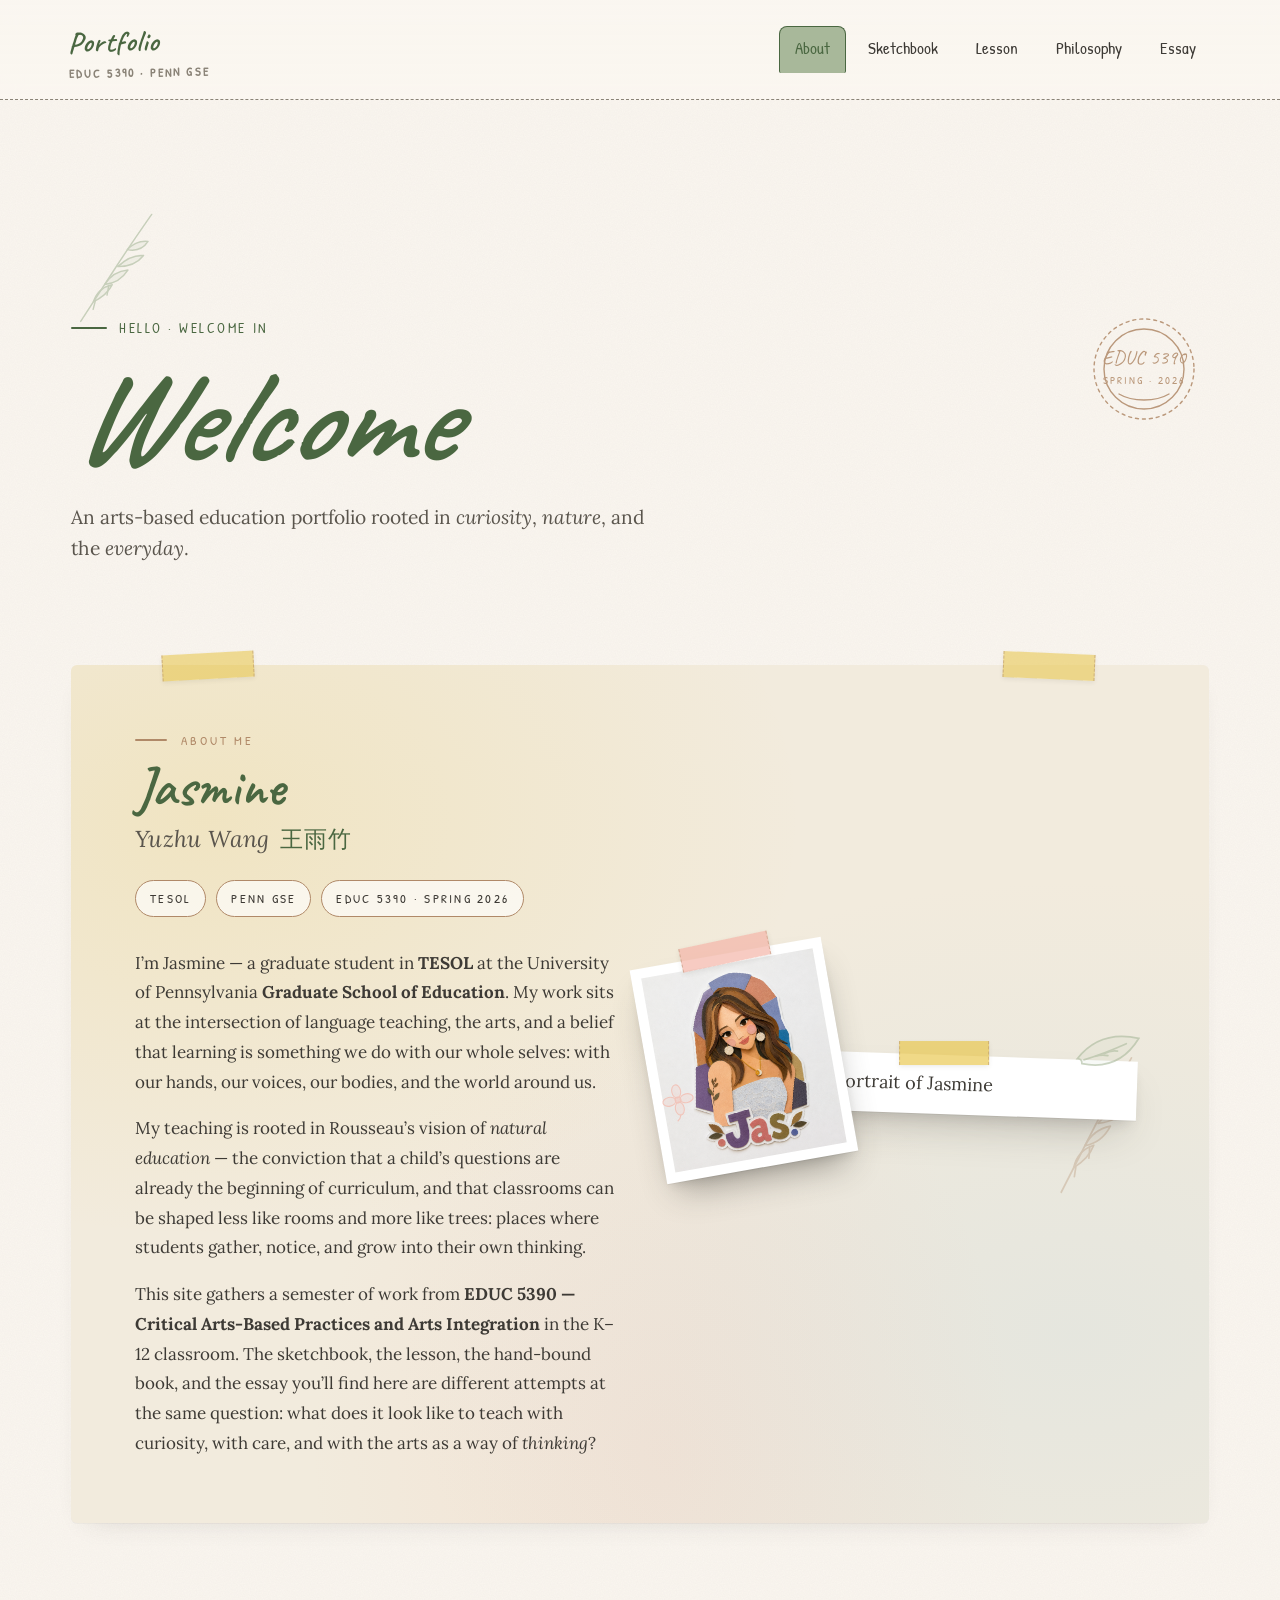
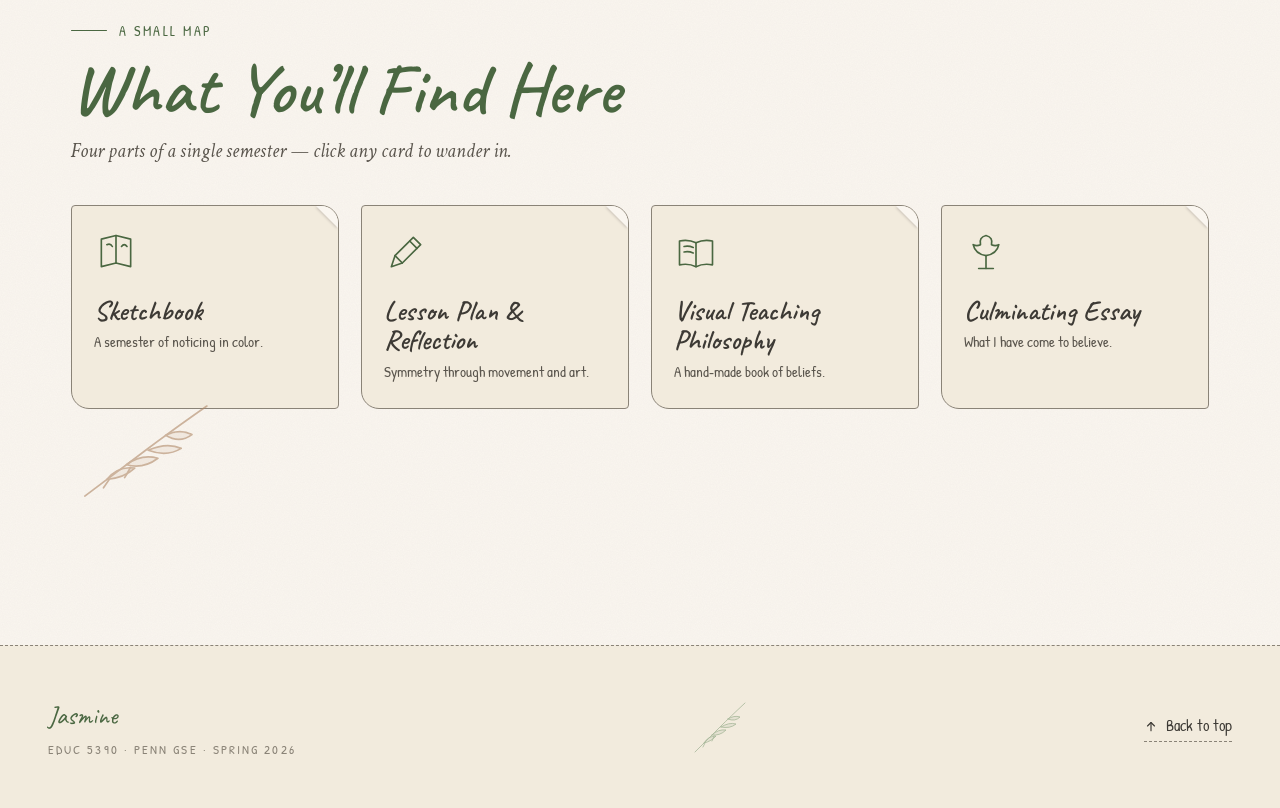
==== index.html @ d6d7d1ad "Initial commit: EDUC 5390 Portfolio site 5-page hand-drawn portfolio for Penn GSE EDUC 5390 (Critica" ====
<!doctype html>
<html lang="en">
<head>
<meta charset="utf-8">
<meta name="viewport" content="width=device-width,initial-scale=1">
<title>About — EDUC 5390 Portfolio</title>
<link rel="preconnect" href="https://fonts.googleapis.com">
<link rel="preconnect" href="https://fonts.gstatic.com" crossorigin>
<link href="https://fonts.googleapis.com/css2?family=Caveat:wght@400;500;600;700&family=Kalam:wght@300;400;700&family=Patrick+Hand&family=Lora:ital,wght@0,400;0,500;0,600;1,400;1,500&family=Crimson+Text:ital,wght@0,400;0,600;1,400&display=swap" rel="stylesheet">
<style>
/* ═══════════════════════════════════════════════════════════════
   Sketchbook Portfolio · EDUC 5390
   ═══════════════════════════════════════════════════════════════ */

:root {
  --sage:    #A8B89A;
  --brown:   #B08968;
  --sun:     #E8C547;
  --sky:     #B8D4E3;
  --pink:    #F4B6A8;
  --forest:  #4A6741;
  --cream:   #FAF6F0;
  --cream-2: #F2EBDD;
  --cream-3: #EAE0CC;
  --ink:     #3D3A35;
  --ink-2:   #5A554D;
  --ink-3:   #8A8377;

  --hand-display: "Caveat", "Kalam", cursive;
  --hand:         "Patrick Hand", "Kalam", cursive;
  --serif:        "Lora", "Crimson Text", Georgia, serif;
  --serif-alt:    "Crimson Text", "Lora", Georgia, serif;

  --paper-grain: url("data:image/svg+xml;utf8,<svg xmlns='http://www.w3.org/2000/svg' width='240' height='240'><filter id='n'><feTurbulence type='fractalNoise' baseFrequency='0.85' numOctaves='2' stitchTiles='stitch' seed='3'/><feColorMatrix values='0 0 0 0 0.36  0 0 0 0 0.30  0 0 0 0 0.22  0 0 0 0.06 0'/></filter><rect width='100%25' height='100%25' filter='url(%23n)'/></svg>");

  --maxw: 1240px;
}

* { box-sizing: border-box; }

html { scroll-behavior: smooth; scroll-padding-top: 110px; }

body {
  margin: 0;
  background: var(--cream);
  background-image: var(--paper-grain);
  color: var(--ink);
  font-family: var(--serif);
  font-size: 18px;
  line-height: 1.7;
  -webkit-font-smoothing: antialiased;
  text-rendering: optimizeLegibility;
}

img { max-width: 100%; display: block; }

::selection { background: var(--sun); color: var(--ink); }

/* ═══ NAV — paper tabs ═══ */
.nav {
  position: sticky;
  top: 0;
  z-index: 100;
  background:
    linear-gradient(to bottom, rgba(250,246,240,.96), rgba(250,246,240,.92));
  backdrop-filter: blur(10px);
  border-bottom: 1px dashed var(--ink-3);
}
.nav__inner {
  max-width: var(--maxw);
  margin: 0 auto;
  padding: 16px clamp(20px, 4vw, 48px);
  display: flex;
  align-items: center;
  justify-content: space-between;
  gap: 24px;
}
.nav__brand {
  font-family: var(--hand-display);
  font-size: 30px;
  color: var(--forest);
  font-weight: 600;
  text-decoration: none;
  letter-spacing: 0.5px;
  transform: rotate(-1.5deg);
  display: inline-block;
}
.nav__brand small {
  display: block;
  font-family: var(--hand);
  font-size: 12px;
  letter-spacing: 0.18em;
  color: var(--ink-3);
  text-transform: uppercase;
  margin-top: -4px;
  transform: rotate(0.5deg);
}
.nav__list {
  list-style: none;
  display: flex;
  gap: 6px;
  margin: 0;
  padding: 0;
}
.nav__list a {
  display: inline-block;
  font-family: var(--hand);
  font-size: 17px;
  color: var(--ink);
  text-decoration: none;
  padding: 8px 16px 10px;
  position: relative;
  transition: transform .25s, color .25s;
}
.nav__list a::before {
  content: "";
  position: absolute;
  inset: 0;
  background: var(--cream-2);
  border: 1.5px solid var(--ink-3);
  border-bottom: none;
  border-radius: 8px 8px 2px 2px;
  z-index: -1;
  opacity: 0;
  transition: opacity .25s, transform .25s;
  transform: translateY(4px);
}
.nav__list a:hover { color: var(--forest); transform: translateY(-2px); }
.nav__list a:hover::before { opacity: 1; transform: translateY(0); }
.nav__list a.is-active { color: var(--forest); }
.nav__list a.is-active::before {
  opacity: 1;
  transform: translateY(0);
  background: var(--sage);
  border-color: var(--forest);
}

.nav__burger {
  display: none;
  background: transparent;
  border: 1.5px solid var(--ink);
  border-radius: 6px;
  padding: 8px 12px;
  cursor: pointer;
  font-family: var(--hand);
  font-size: 16px;
  color: var(--ink);
}

@media (max-width: 820px) {
  .nav__list {
    position: absolute;
    top: 100%;
    right: 16px;
    background: var(--cream);
    border: 1.5px solid var(--ink-3);
    border-radius: 12px;
    padding: 12px;
    flex-direction: column;
    gap: 0;
    box-shadow: 0 12px 32px -10px rgba(61,58,53,.25);
    transform: translateY(-8px);
    opacity: 0;
    pointer-events: none;
    transition: opacity .2s, transform .2s;
  }
  .nav__list.is-open { opacity: 1; transform: translateY(0); pointer-events: auto; }
  .nav__list a::before { display: none; }
  .nav__list a {
    display: block;
    padding: 10px 18px;
    border-radius: 8px;
  }
  .nav__list a:hover { background: var(--cream-2); }
  .nav__list a.is-active { background: var(--sage); color: var(--ink); }
  .nav__burger { display: inline-block; }
}

/* ═══ Section frames ═══ */
.section {
  max-width: var(--maxw);
  margin: 0 auto;
  padding: clamp(48px, 8vw, 96px) clamp(20px, 4vw, 56px);
  position: relative;
}

.section + .section {
  border-top: 1px dashed var(--ink-3);
}

/* Hand-drawn divider line — wavy SVG */
.divider {
  display: block;
  margin: 56px auto;
  width: min(420px, 80%);
  height: 24px;
  opacity: 0.55;
}

/* ═══ Hero & headings ═══ */
.eyebrow {
  font-family: var(--hand);
  font-size: 14px;
  letter-spacing: 0.18em;
  color: var(--forest);
  text-transform: uppercase;
  margin: 0 0 12px;
  display: flex;
  align-items: center;
  gap: 12px;
}
.eyebrow::before {
  content: "";
  width: 36px;
  height: 1.5px;
  background: var(--forest);
  border-radius: 1px;
}

.hand-title {
  font-family: var(--hand-display);
  font-weight: 600;
  color: var(--ink);
  line-height: 1;
  letter-spacing: 0.5px;
  margin: 0;
}

.h-display {
  font-size: clamp(64px, 11vw, 132px);
  margin: 0 0 18px;
  text-wrap: balance;
}
.h-display .accent { color: var(--forest); font-style: italic; }

.h-section {
  font-family: var(--hand-display);
  font-size: clamp(44px, 6vw, 72px);
  font-weight: 600;
  color: var(--forest);
  margin: 0 0 8px;
  line-height: 1;
  letter-spacing: 0.5px;
}

.h-sub {
  font-family: var(--serif-alt);
  font-style: italic;
  font-size: clamp(18px, 1.6vw, 22px);
  color: var(--ink-2);
  margin: 0 0 32px;
  max-width: 60ch;
  text-wrap: pretty;
}

.lede {
  font-family: var(--serif);
  font-size: clamp(18px, 1.5vw, 21px);
  line-height: 1.65;
  color: var(--ink-2);
  max-width: 62ch;
  margin: 0 0 28px;
  text-wrap: pretty;
}

/* ═══ Hero spread ═══ */
.hero {
  display: grid;
  grid-template-columns: 1.2fr 1fr;
  gap: clamp(32px, 6vw, 88px);
  align-items: center;
  position: relative;
}
.hero__badge {
  position: absolute;
  top: -12px;
  right: 0;
  width: 130px;
  opacity: 0.85;
}
@media (max-width: 820px) {
  .hero { grid-template-columns: 1fr; }
  .hero__badge { display: none; }
}

/* ═══ About me block — warm welcome card ═══ */
.welcome {
  margin-top: 72px;
  background: var(--cream-2);
  background-image:
    radial-gradient(ellipse at 12% 18%, rgba(232,197,71,.18) 0%, transparent 42%),
    radial-gradient(ellipse at 88% 78%, rgba(184,212,227,.22) 0%, transparent 48%),
    radial-gradient(ellipse at 52% 92%, rgba(244,182,168,.16) 0%, transparent 42%);
  border-radius: 6px;
  padding: clamp(32px, 5vw, 64px);
  position: relative;
  box-shadow:
    0 1px 0 rgba(61,58,53,.04),
    0 12px 28px -18px rgba(61,58,53,.20);
}
.welcome::before, .welcome::after {
  content: "";
  position: absolute;
  width: 90px;
  height: 26px;
  background: rgba(232,197,71,.55);
  border-left: 1px dashed rgba(176,137,104,.5);
  border-right: 1px dashed rgba(176,137,104,.5);
  z-index: 2;
  box-shadow: 0 2px 4px rgba(61,58,53,.08);
}
.welcome::before { top: -12px; left: 8%; transform: rotate(-3deg); }
.welcome::after  { top: -12px; right: 10%; transform: rotate(2.5deg); }

.welcome h3 {
  font-family: var(--hand-display);
  font-size: clamp(38px, 4.5vw, 56px);
  font-weight: 600;
  color: var(--forest);
  margin: 0 0 18px;
  line-height: 1;
}
.welcome .placeholder {
  font-family: var(--hand);
  color: var(--ink-3);
  background: rgba(255,255,255,0.6);
  border: 1.5px dashed var(--brown);
  padding: 24px 28px;
  border-radius: 4px;
  font-size: 15px;
  letter-spacing: 0.04em;
  line-height: 1.7;
}
.welcome .placeholder strong {
  display: block;
  color: var(--forest);
  font-family: var(--hand-display);
  font-size: 22px;
  margin-bottom: 8px;
  letter-spacing: 0.5px;
}

/* ═══ Polaroid / taped photo ═══ */
.polaroid {
  background: #fff;
  padding: 14px 14px 56px;
  box-shadow:
    0 1px 0 rgba(61,58,53,.06),
    0 18px 32px -16px rgba(61,58,53,.30),
    0 6px 12px -6px rgba(61,58,53,.16);
  position: relative;
  display: inline-block;
  width: 100%;
  transition: transform .35s cubic-bezier(.2,.8,.2,1), box-shadow .35s;
}
.polaroid::before {
  /* tape strip */
  content: "";
  position: absolute;
  top: -14px;
  left: 50%;
  transform: translateX(-50%) rotate(-2deg);
  width: 88px;
  height: 24px;
  background: rgba(232,197,71,.65);
  border-left: 1px dashed rgba(176,137,104,.45);
  border-right: 1px dashed rgba(176,137,104,.45);
  z-index: 2;
  box-shadow: 0 2px 5px rgba(61,58,53,.10);
}
.polaroid--pink::before { background: rgba(244,182,168,.7); }
.polaroid--sky::before  { background: rgba(184,212,227,.78); }
.polaroid--sage::before { background: rgba(168,184,154,.72); }

.polaroid .frame {
  aspect-ratio: 4 / 3;
}
.polaroid--portrait .frame {
  aspect-ratio: 3 / 4;
  background: var(--cream-3);
  background-image:
    linear-gradient(135deg, rgba(61,58,53,.02) 0%, rgba(61,58,53,.06) 100%),
    var(--paper-grain);
  background-size: cover, 240px 240px;
  display: flex;
  align-items: center;
  justify-content: center;
  font-family: var(--hand);
  color: var(--ink-3);
  text-align: center;
  padding: 16px;
  font-size: 14px;
  letter-spacing: 0.06em;
  line-height: 1.5;
  border: 1px dashed rgba(176,137,104,.5);
  position: relative;
  overflow: hidden;
}
.polaroid .frame::after {
  /* corner mark */
  content: "";
  position: absolute;
  top: 8px;
  right: 8px;
  width: 18px;
  height: 18px;
  border-top: 1.5px solid rgba(176,137,104,.5);
  border-right: 1.5px solid rgba(176,137,104,.5);
}
.polaroid .frame img {
  width: 100%;
  height: 100%;
  object-fit: cover;
}
.polaroid .caption {
  position: absolute;
  left: 14px;
  right: 14px;
  bottom: 14px;
  font-family: var(--hand);
  font-size: 16px;
  color: var(--ink-2);
  text-align: center;
  letter-spacing: 0.02em;
  line-height: 1.3;
}

/* About — two photos */
.bio-photos {
  display: grid;
  grid-template-columns: 1fr 1fr;
  gap: clamp(24px, 4vw, 56px);
  margin-top: 72px;
  padding: 0 clamp(0px, 4vw, 40px);
}
.bio-photos .polaroid:nth-child(1) { transform: rotate(-2.5deg); }
.bio-photos .polaroid:nth-child(2) { transform: rotate(2deg) translateY(20px); }
.bio-photos .polaroid:hover { transform: rotate(0) translateY(-4px); }
@media (max-width: 600px) {
  .bio-photos { grid-template-columns: 1fr; }
}

/* Tight matted photo frame for About — no caption gutter, image fills the frame. */
.bio-photos .polaroid {
  padding: 14px;
  background: #fff;
}
.bio-photos .polaroid .caption { display: none; }
.bio-photos .polaroid .frame,
.bio-photos .polaroid .frame:has(img) {
  aspect-ratio: 4/5;
  background: var(--cream-3);
  border: none;
  padding: 0;
  display: block;
  overflow: hidden;
  position: relative;
}
.bio-photos .polaroid .frame::after { display: none; }
.bio-photos .polaroid .frame:has(img) img {
  width: 100%;
  height: 100%;
  object-fit: cover;
  display: block;
}

/* Welcome card — name, credentials, prose */
.welcome__eyebrow {
  font-family: var(--hand);
  font-size: 13px;
  letter-spacing: 0.22em;
  text-transform: uppercase;
  color: var(--brown);
  margin: 0 0 8px;
  display: flex;
  align-items: center;
  gap: 14px;
}
.welcome__eyebrow::before {
  content: "";
  width: 32px;
  height: 1.5px;
  background: var(--brown);
  border-radius: 1px;
  display: inline-block;
}
.welcome h3 { margin: 0 0 4px; }
.welcome__subtitle {
  font-family: var(--serif);
  font-style: italic;
  font-size: clamp(20px, 1.8vw, 24px);
  color: var(--ink-2);
  margin: 0 0 22px;
  letter-spacing: 0.01em;
}
.welcome__subtitle .ch {
  font-style: normal;
  letter-spacing: 0.06em;
  color: var(--forest);
  margin-left: 4px;
}
.welcome__creds {
  list-style: none;
  padding: 0;
  margin: 0 0 32px;
  display: flex;
  flex-wrap: wrap;
  gap: 10px;
}
.welcome__creds li {
  font-family: var(--hand);
  font-size: 12.5px;
  letter-spacing: 0.18em;
  text-transform: uppercase;
  color: var(--ink);
  padding: 7px 14px 6px;
  background: rgba(255,255,255,0.65);
  border: 1.5px solid var(--brown);
  border-radius: 999px;
  white-space: nowrap;
}
.welcome__prose p {
  font-family: var(--serif);
  font-size: 17px;
  line-height: 1.75;
  color: var(--ink);
  margin: 0 0 1em;
  max-width: 62ch;
  text-wrap: pretty;
}
.welcome__prose p:last-child { margin-bottom: 0; }

/* About — two-column composition: text left, layered photos right */
.welcome {
  display: grid;
  grid-template-columns: minmax(0, 1.05fr) minmax(0, 1fr);
  gap: clamp(36px, 5vw, 80px);
  align-items: center;
}
.welcome__text { min-width: 0; }
.welcome__photos {
  position: relative;
  padding: 28px 8px 48px 64px;
  min-width: 0;
}
.welcome__photos .polaroid { margin: 0; }

.bio-photo--main {
  padding: 14px;
  position: relative;
  z-index: 1;
  width: 100%;
  transform: rotate(2deg);
  box-shadow:
    0 1px 0 rgba(61,58,53,.06),
    0 22px 42px -16px rgba(61,58,53,.34),
    0 8px 14px -6px rgba(61,58,53,.18);
}
.bio-photo--main .frame,
.bio-photo--main .frame:has(img) {
  aspect-ratio: 4/5;
  overflow: hidden;
  background: var(--cream-3);
  border: none;
  padding: 0;
  display: block;
}
.bio-photo--main .frame:has(img) img {
  width: 100%;
  height: 100%;
  object-fit: cover;
}

.bio-photo--accent {
  padding: 10px;
  position: absolute;
  left: -8%;
  bottom: -6%;
  width: 42%;
  z-index: 3;
  transform: rotate(-10deg);
  box-shadow:
    0 1px 0 rgba(61,58,53,.06),
    0 20px 34px -12px rgba(61,58,53,.46),
    0 6px 12px -6px rgba(61,58,53,.20);
}
.bio-photo--accent .frame,
.bio-photo--accent .frame:has(img) {
  aspect-ratio: 4/5;
  overflow: hidden;
  background: var(--cream-3);
  border: none;
  padding: 0;
  display: block;
}
.bio-photo--accent .frame:has(img) img {
  width: 100%;
  height: 100%;
  object-fit: cover;
}

.welcome__photos .polaroid:hover {
  transform: translateY(-4px) rotate(0) !important;
  z-index: 5;
}

/* Floating botanicals around the photo composition */
.photo-deco {
  position: absolute;
  pointer-events: none;
}
.photo-deco--leaf {
  top: -10px;
  right: 4px;
  width: 64px;
  height: 64px;
  color: var(--sage);
  transform: rotate(28deg);
  opacity: 0.6;
  z-index: 4;
}
.photo-deco--branch {
  bottom: -28px;
  right: -16px;
  width: 130px;
  height: 130px;
  color: var(--brown);
  transform: rotate(-18deg);
  opacity: 0.32;
  z-index: 0;
}
.photo-deco--flower {
  top: 38%;
  left: -28px;
  width: 44px;
  height: 44px;
  color: var(--pink);
  transform: rotate(-12deg);
  opacity: 0.7;
  z-index: 4;
}

@media (max-width: 820px) {
  .welcome { grid-template-columns: 1fr; }
  .welcome__photos {
    padding: 16px 8px 44px 24px;
    margin-top: 24px;
  }
  .bio-photo--main { transform: rotate(1deg); }
  .bio-photo--accent {
    width: 38%;
    left: 0;
    bottom: -8%;
  }
  .photo-deco--branch { width: 100px; height: 100px; }
}

/* ═══ "What you'll find here" cards ═══ */
.guide {
  margin-top: 96px;
}
.guide__grid {
  margin-top: 36px;
  display: grid;
  grid-template-columns: repeat(4, 1fr);
  gap: 22px;
}
@media (max-width: 900px) { .guide__grid { grid-template-columns: 1fr 1fr; } }
@media (max-width: 520px) { .guide__grid { grid-template-columns: 1fr; } }

.guide-card {
  background: var(--cream-2);
  border: 1.5px solid var(--ink-3);
  border-radius: 4px 18px 4px 18px;
  padding: 24px 22px 26px;
  text-decoration: none;
  color: inherit;
  display: block;
  position: relative;
  transition: transform .3s cubic-bezier(.2,.8,.2,1), box-shadow .3s, background .3s;
  overflow: hidden;
}
.guide-card::after {
  /* peeling corner */
  content: "";
  position: absolute;
  top: 0;
  right: 0;
  width: 0;
  height: 0;
  border-style: solid;
  border-width: 0 22px 22px 0;
  border-color: transparent var(--cream) transparent transparent;
  filter: drop-shadow(-1px 1px 1px rgba(61,58,53,.18));
  transition: border-width .3s;
}
.guide-card:hover {
  transform: translateY(-6px) rotate(-0.6deg);
  box-shadow: 0 16px 30px -16px rgba(61,58,53,.32);
  background: #fff;
}
.guide-card:hover::after {
  border-width: 0 30px 30px 0;
}
.guide-card .icon {
  width: 44px;
  height: 44px;
  margin-bottom: 12px;
  color: var(--forest);
}
.guide-card h4 {
  font-family: var(--hand-display);
  font-size: 28px;
  font-weight: 600;
  color: var(--ink);
  margin: 0 0 6px;
  line-height: 1.05;
}
.guide-card p {
  font-family: var(--hand);
  font-size: 15px;
  color: var(--ink-2);
  margin: 0;
  line-height: 1.45;
}

/* ═══ Sketchbook / VTP gallery ═══ */
.gallery-intro {
  font-family: var(--serif);
  font-size: 18px;
  line-height: 1.75;
  color: var(--ink-2);
  max-width: 70ch;
  margin: 0 0 48px;
  font-style: italic;
}

/* Masonry-style gallery — items keep their natural aspect ratio
   and stagger vertically like a sketchbook spread. */
.gallery {
  columns: 3;
  column-gap: clamp(24px, 3.2vw, 44px);
  margin: 32px 0 0;
}
.gallery .polaroid {
  display: inline-block;
  width: 100%;
  margin: 0 0 clamp(32px, 4vw, 60px);
  break-inside: avoid;
  -webkit-column-break-inside: avoid;
  cursor: zoom-in;
}
.gallery .polaroid:hover {
  transform: rotate(0) translateY(-4px) scale(1.03) !important;
  box-shadow:
    0 1px 0 rgba(61,58,53,.06),
    0 26px 40px -18px rgba(61,58,53,.36),
    0 8px 16px -6px rgba(61,58,53,.20);
  z-index: 5;
}
.gallery .polaroid .caption {
  /* Hidden in the gallery; the lightbox still reads the textContent. */
  position: absolute;
  width: 1px; height: 1px;
  padding: 0; margin: -1px; overflow: hidden;
  clip: rect(0 0 0 0); white-space: nowrap; border: 0;
}
@media (max-width: 900px) { .gallery { columns: 2; } }
@media (max-width: 520px) { .gallery { columns: 1; } }

/* When a frame holds a real image, drop the placeholder chrome and
   let the image's natural aspect ratio drive the height. */
.polaroid .frame:has(img) {
  aspect-ratio: auto;
  background: none;
  border: none;
  padding: 0;
  display: block;
  overflow: visible;
}
.polaroid .frame:has(img)::after { display: none; }
.polaroid .frame:has(img) img {
  width: 100%;
  height: auto;
  object-fit: contain;
}

/* ═══ VTP scroll gallery — horizontal handscroll ═══ */
.scroll-shell {
  position: relative;
  margin: 32px 0 0;
  padding: 4px 0 8px;
}
.scroll-gallery {
  display: flex;
  gap: clamp(28px, 3vw, 52px);
  padding: 40px clamp(8px, 2vw, 24px) 56px;
  overflow-x: auto;
  overflow-y: visible;
  scroll-snap-type: x mandatory;
  scroll-padding-left: clamp(8px, 2vw, 24px);
  scrollbar-width: thin;
  scrollbar-color: var(--brown) transparent;
  /* Soft horizontal fade at the edges, like a scroll continuing past view */
  -webkit-mask-image: linear-gradient(to right, transparent 0, #000 3%, #000 97%, transparent 100%);
          mask-image: linear-gradient(to right, transparent 0, #000 3%, #000 97%, transparent 100%);
}
.scroll-gallery::-webkit-scrollbar { height: 8px; }
.scroll-gallery::-webkit-scrollbar-track { background: transparent; }
.scroll-gallery::-webkit-scrollbar-thumb {
  background: rgba(176,137,104,0.55);
  border-radius: 999px;
}
.scroll-gallery .polaroid {
  flex: 0 0 clamp(220px, 24vw, 300px);
  width: clamp(220px, 24vw, 300px);
  scroll-snap-align: start;
  cursor: zoom-in;
  margin: 0;
}
.scroll-gallery .polaroid:hover {
  transform: rotate(0) translateY(-4px) scale(1.03) !important;
  z-index: 5;
  box-shadow:
    0 1px 0 rgba(61,58,53,.06),
    0 26px 40px -18px rgba(61,58,53,.36),
    0 8px 16px -6px rgba(61,58,53,.20);
}

/* Force a uniform 1:1 square frame so the scroll row reads as one continuous strip */
.scroll-gallery .polaroid .frame {
  aspect-ratio: 1/1;
  background: var(--cream-3);
  background-image:
    linear-gradient(135deg, rgba(61,58,53,.02) 0%, rgba(61,58,53,.06) 100%),
    var(--paper-grain);
  background-size: cover, 240px 240px;
  display: flex;
  align-items: center;
  justify-content: center;
  font-family: var(--hand);
  color: var(--ink-3);
  text-align: center;
  padding: 16px;
  font-size: 13px;
  letter-spacing: 0.06em;
  line-height: 1.5;
  border: 1px dashed rgba(176,137,104,.5);
  position: relative;
  overflow: hidden;
}
.scroll-gallery .polaroid .frame:has(img) {
  aspect-ratio: 1/1;
  background: none;
  border: none;
  padding: 0;
  display: block;
}
.scroll-gallery .polaroid .frame:has(img) img {
  width: 100%;
  height: 100%;
  object-fit: cover;
}

.scroll-gallery .polaroid .caption {
  position: absolute;
  width: 1px; height: 1px;
  padding: 0; margin: -1px; overflow: hidden;
  clip: rect(0 0 0 0); white-space: nowrap; border: 0;
}

/* Hand-pinned tilt — different per slot, reset on hover */
.scroll-gallery .polaroid:nth-child(7n+1) { transform: rotate(-2.4deg); }
.scroll-gallery .polaroid:nth-child(7n+2) { transform: rotate(1.8deg); }
.scroll-gallery .polaroid:nth-child(7n+3) { transform: rotate(-1.2deg); }
.scroll-gallery .polaroid:nth-child(7n+4) { transform: rotate(2.6deg); }
.scroll-gallery .polaroid:nth-child(7n+5) { transform: rotate(-2.8deg); }
.scroll-gallery .polaroid:nth-child(7n+6) { transform: rotate(1deg); }
.scroll-gallery .polaroid:nth-child(7n)   { transform: rotate(-1.8deg); }

/* Small page counter at the polaroid corner */
.scroll-gallery .polaroid .page-num {
  position: absolute;
  top: 6px;
  left: 14px;
  font-family: var(--hand);
  font-size: 11px;
  letter-spacing: 0.18em;
  color: var(--ink-3);
  z-index: 4;
  text-transform: uppercase;
}

/* Top + bottom rule lines — the 'scroll' rails */
.scroll-shell::before,
.scroll-shell::after {
  content: "";
  position: absolute;
  left: 0; right: 0;
  height: 1px;
  background: linear-gradient(to right, transparent 0, var(--brown) 8%, var(--brown) 92%, transparent 100%);
  opacity: 0.32;
  pointer-events: none;
  z-index: 1;
}
.scroll-shell::before { top: 14px; }
.scroll-shell::after  { bottom: 28px; }

/* Prev / next nav */
.scroll-nav {
  position: absolute;
  top: 50%;
  transform: translateY(-50%);
  width: 48px;
  height: 48px;
  border-radius: 50%;
  background: var(--cream);
  border: 1.5px solid var(--ink);
  font-family: var(--hand-display);
  font-size: 30px;
  color: var(--ink);
  cursor: pointer;
  z-index: 6;
  box-shadow: 0 8px 18px -8px rgba(61,58,53,.35);
  transition: background .2s, transform .2s, color .2s;
  display: flex;
  align-items: center;
  justify-content: center;
  line-height: 1;
  padding: 0 0 4px;
}
.scroll-nav:hover {
  background: var(--sun);
  transform: translateY(-50%) scale(1.06);
  color: var(--ink);
}
.scroll-nav--prev { left: -10px; }
.scroll-nav--next { right: -10px; }
@media (max-width: 600px) {
  .scroll-nav { width: 40px; height: 40px; font-size: 24px; }
  .scroll-nav--prev { left: 4px; }
  .scroll-nav--next { right: 4px; }
}

.scroll-hint {
  font-family: var(--hand);
  font-size: 14px;
  color: var(--ink-3);
  text-align: center;
  margin: 14px 0 0;
  letter-spacing: 0.08em;
}

/* ═══ Reflection / essay paper ═══ */
.paper {
  background: #fff;
  background-image:
    linear-gradient(to bottom, transparent 0, transparent calc(2em - 1px), rgba(184,212,227,.32) calc(2em - 1px), rgba(184,212,227,.32) 2em, transparent 2em),
    var(--paper-grain);
  background-size: 100% 2em, 240px 240px;
  border: 1px solid var(--cream-3);
  border-left: 4px solid var(--pink);
  padding: clamp(36px, 5vw, 64px) clamp(28px, 4vw, 56px);
  border-radius: 2px 6px 6px 2px;
  box-shadow:
    0 1px 0 rgba(61,58,53,.05),
    0 18px 36px -18px rgba(61,58,53,.18);
  position: relative;
  margin-top: 24px;
}
.paper::before {
  /* notebook holes */
  content: "";
  position: absolute;
  top: 24px;
  bottom: 24px;
  left: -6px;
  width: 4px;
  background-image: radial-gradient(circle at center, rgba(61,58,53,.32) 2px, transparent 2.5px);
  background-repeat: repeat-y;
  background-size: 4px 36px;
  display: none;
}
.paper h4 {
  font-family: var(--hand-display);
  font-size: clamp(34px, 4vw, 48px);
  font-weight: 600;
  color: var(--forest);
  margin: 0 0 6px;
  line-height: 1;
}
.paper h5 {
  font-family: var(--serif-alt);
  font-style: italic;
  font-size: clamp(18px, 1.6vw, 22px);
  color: var(--ink-2);
  margin: 0 0 28px;
  font-weight: 400;
}
.paper p {
  font-family: var(--serif);
  font-size: 18px;
  line-height: 1.78;
  margin: 0 0 1em;
  text-wrap: pretty;
}
.paper .placeholder {
  font-family: var(--hand);
  color: var(--ink-3);
  border: 1.5px dashed var(--brown);
  padding: 24px 28px;
  border-radius: 4px;
  font-size: 15px;
  letter-spacing: 0.04em;
  background: rgba(250,246,240,.6);
}
.paper .placeholder strong {
  display: block;
  color: var(--forest);
  font-family: var(--hand-display);
  font-size: 22px;
  margin-bottom: 6px;
  letter-spacing: 0.5px;
}

/* ═══════════════════════════════════════════════════════════════
   Themed paper variants — sketchbook · lesson · statement · essay
   Each variant supplies its own border, watercolor wash, and theme
   colors via CSS custom properties; the .paper--themed framework
   provides the shared chrome (tape strip, dashed frame, watermark
   slot, corner leaf, divider line).
   ═══════════════════════════════════════════════════════════════ */
.paper--themed {
  position: relative;
  overflow: hidden;
  padding: clamp(60px, 7vw, 92px) clamp(36px, 5vw, 72px);
  box-shadow:
    0 1px 0 rgba(61,58,53,.06),
    0 30px 60px -24px rgba(74,103,65,.30),
    0 10px 22px -10px rgba(61,58,53,.20);
}
.paper--themed::before {
  /* tape strip top center, color via --theme-tape */
  content: "";
  position: absolute;
  display: block;
  top: -14px;
  bottom: auto;
  left: 50%;
  right: auto;
  transform: translateX(-50%) rotate(-2deg);
  width: 130px;
  height: 28px;
  background: var(--theme-tape, rgba(168,184,154,.82));
  background-image: none;
  background-repeat: no-repeat;
  background-size: auto;
  border-left: 1.5px dashed rgba(176,137,104,.45);
  border-right: 1.5px dashed rgba(176,137,104,.45);
  z-index: 4;
  box-shadow: 0 3px 6px rgba(61,58,53,.14);
}
.paper--themed::after {
  /* faint dashed inner book-page frame */
  content: "";
  position: absolute;
  inset: clamp(20px, 2.4vw, 32px);
  border: 1px dashed var(--theme-frame, rgba(74,103,65,.22));
  border-radius: 2px;
  pointer-events: none;
  z-index: 0;
}
.paper--themed > * { position: relative; z-index: 2; }

.paper--themed .paper-watermark {
  position: absolute;
  right: -36px;
  bottom: -48px;
  width: clamp(220px, 30vw, 320px);
  height: clamp(220px, 30vw, 320px);
  opacity: 0.08;
  color: var(--theme-color, var(--forest));
  pointer-events: none;
  transform: rotate(-4deg);
  z-index: 0;
}
.paper--themed .paper-corner-leaf {
  position: absolute;
  top: 32px;
  right: 36px;
  width: 64px;
  height: 64px;
  opacity: 0.55;
  color: var(--theme-leaf, var(--brown));
  pointer-events: none;
  transform: rotate(22deg);
  z-index: 1;
}
.paper--themed .paper-divider {
  display: block;
  margin: 14px 0 36px;
  width: min(320px, 60%);
  height: 22px;
  color: var(--theme-color, var(--forest));
  opacity: 0.55;
}

/* Sketchbook reflection — pink + watercolor splash, learning to think in color */
.paper--sketchbook {
  --theme-color: var(--pink);
  --theme-tape: rgba(244,182,168,.82);
  --theme-frame: rgba(244,182,168,.40);
  --theme-leaf: var(--sun);
  border-left: 6px solid var(--pink);
  background-image:
    radial-gradient(ellipse 65% 45% at 90% 6%,  rgba(244,182,168,.34) 0%, transparent 55%),
    radial-gradient(ellipse 60% 45% at 8% 96%,  rgba(232,197,71,.26)  0%, transparent 55%),
    radial-gradient(ellipse 50% 35% at 95% 60%, rgba(184,212,227,.22) 0%, transparent 55%),
    radial-gradient(ellipse 40% 28% at 6% 30%,  rgba(168,184,154,.18) 0%, transparent 55%),
    radial-gradient(ellipse 30% 22% at 50% 50%, rgba(255,255,255,.45) 0%, transparent 70%),
    var(--paper-grain);
  background-size: 100% 100%, 100% 100%, 100% 100%, 100% 100%, 100% 100%, 240px 240px;
}

/* Lesson reflection — brown + symmetry, sage and sun mirrored across the page */
.paper--lesson {
  --theme-color: var(--brown);
  --theme-tape: rgba(184,212,227,.82);
  --theme-frame: rgba(176,137,104,.32);
  --theme-leaf: var(--pink);
  border-left: 6px solid var(--brown);
  background-image:
    radial-gradient(ellipse 50% 36% at 18% 12%, rgba(168,184,154,.28) 0%, transparent 55%),
    radial-gradient(ellipse 50% 36% at 82% 88%, rgba(168,184,154,.28) 0%, transparent 55%),
    radial-gradient(ellipse 42% 30% at 82% 14%, rgba(232,197,71,.22)  0%, transparent 55%),
    radial-gradient(ellipse 42% 30% at 18% 86%, rgba(232,197,71,.22)  0%, transparent 55%),
    radial-gradient(ellipse 30% 22% at 50% 50%, rgba(255,255,255,.42) 0%, transparent 70%),
    var(--paper-grain);
  background-size: 100% 100%, 100% 100%, 100% 100%, 100% 100%, 100% 100%, 240px 240px;
}

/* Visual Teaching Philosophy statement — forest + book-page, hand-bound book of beliefs */
.paper--statement {
  --theme-color: var(--forest);
  --theme-tape: rgba(168,184,154,.82);
  --theme-frame: rgba(74,103,65,.22);
  --theme-leaf: var(--brown);
  border-left: 6px solid var(--forest);
  background-image:
    radial-gradient(ellipse 65% 45% at 88% 6%,  rgba(168,184,154,.32) 0%, transparent 55%),
    radial-gradient(ellipse 60% 45% at 8% 96%,  rgba(232,197,71,.26)  0%, transparent 55%),
    radial-gradient(ellipse 50% 35% at 96% 58%, rgba(184,212,227,.22) 0%, transparent 55%),
    radial-gradient(ellipse 40% 28% at 6% 32%,  rgba(244,182,168,.18) 0%, transparent 55%),
    radial-gradient(ellipse 30% 22% at 50% 50%, rgba(255,255,255,.45) 0%, transparent 70%),
    var(--paper-grain);
  background-size: 100% 100%, 100% 100%, 100% 100%, 100% 100%, 100% 100%, 240px 240px;
}

/* Culminating essay — forest + tree, walking under the tree */
.paper--essay {
  --theme-color: var(--forest);
  --theme-tape: rgba(168,184,154,.82);
  --theme-frame: rgba(74,103,65,.22);
  --theme-leaf: var(--brown);
  border-left: 6px solid var(--brown);
  background-image:
    radial-gradient(ellipse 60% 42% at 92% 8%,  rgba(168,184,154,.30) 0%, transparent 55%),
    radial-gradient(ellipse 55% 40% at 8% 94%,  rgba(176,137,104,.22) 0%, transparent 55%),
    radial-gradient(ellipse 45% 32% at 95% 60%, rgba(232,197,71,.20)  0%, transparent 55%),
    radial-gradient(ellipse 40% 28% at 6% 32%,  rgba(184,212,227,.18) 0%, transparent 55%),
    radial-gradient(ellipse 30% 22% at 50% 50%, rgba(255,255,255,.40) 0%, transparent 70%),
    var(--paper-grain);
  background-size: 100% 100%, 100% 100%, 100% 100%, 100% 100%, 100% 100%, 240px 240px;
}

/* ═══ Lesson plan section ═══ */
.lesson-plan {
  display: grid;
  grid-template-columns: 1.4fr 1fr;
  gap: clamp(28px, 4vw, 64px);
  align-items: start;
  margin-top: 32px;
}
.lesson-plan--reverse {
  grid-template-columns: 1fr 1.4fr;
}
.lesson-plan--reverse .pdf-frame::before {
  /* Sage tape on the second artifact for visual variety. */
  background: rgba(168,184,154,.82);
  border-left-color: rgba(74,103,65,.35);
  border-right-color: rgba(74,103,65,.35);
}
.lesson-plan--reverse .tape-button {
  background: var(--sage);
  color: var(--ink);
}
@media (max-width: 800px) {
  .lesson-plan { grid-template-columns: 1fr; }
  .lesson-plan--reverse { grid-template-columns: 1fr; }
  /* On mobile, put the PDF first regardless of source order */
  .lesson-plan--reverse .pdf-aside { order: 2; }
  .lesson-plan--reverse .pdf-frame { order: 1; }
}

.pdf-frame {
  background: #fff;
  border: 1.5px solid var(--ink-3);
  padding: 14px;
  box-shadow: 0 18px 36px -20px rgba(61,58,53,.30);
  border-radius: 3px;
  position: relative;
}
.pdf-frame::before {
  content: "";
  position: absolute;
  top: -12px;
  left: 50%;
  transform: translateX(-50%) rotate(-2deg);
  width: 92px; height: 24px;
  background: rgba(184,212,227,.78);
  border-left: 1px dashed rgba(74,103,65,.35);
  border-right: 1px dashed rgba(74,103,65,.35);
  z-index: 2;
}
.pdf-frame .embed-area {
  aspect-ratio: 4/3;
  background: var(--cream-3);
  background-image: var(--paper-grain);
  display: flex;
  flex-direction: column;
  align-items: center;
  justify-content: center;
  text-align: center;
  font-family: var(--hand);
  color: var(--ink-2);
  padding: 20px;
  border: 1px dashed rgba(176,137,104,.5);
  gap: 8px;
}
.pdf-frame .embed-area svg { color: var(--brown); }
.pdf-frame .embed-area strong {
  font-family: var(--hand-display);
  font-size: 22px;
  color: var(--forest);
}
.pdf-frame .pdf-embed {
  display: block;
  width: 100%;
  aspect-ratio: 3/4;
  border: 0;
  background: var(--cream-3);
}
.lesson-plan--reverse .pdf-embed {
  /* Slide decks are landscape 16:9. */
  aspect-ratio: 16/9;
}

.pdf-aside h4 {
  font-family: var(--hand-display);
  font-size: 36px;
  color: var(--forest);
  margin: 0 0 12px;
}
.pdf-aside p {
  font-family: var(--serif);
  color: var(--ink-2);
  font-size: 17px;
}

.tape-button {
  display: inline-flex;
  align-items: center;
  gap: 10px;
  font-family: var(--hand);
  font-size: 18px;
  color: var(--ink);
  background: var(--sun);
  padding: 12px 24px;
  text-decoration: none;
  border: none;
  position: relative;
  transform: rotate(-1deg);
  transition: transform .25s, box-shadow .25s;
  box-shadow:
    0 1px 0 rgba(61,58,53,.05),
    0 8px 18px -10px rgba(61,58,53,.30);
  cursor: pointer;
  margin-top: 22px;
  border-left: 1px dashed rgba(176,137,104,.45);
  border-right: 1px dashed rgba(176,137,104,.45);
}
.tape-button:hover { transform: rotate(0) translateY(-2px); }
.tape-button svg { width: 18px; height: 18px; }

/* ═══ References ═══ */
.references {
  margin-top: 56px;
  padding-top: 32px;
  border-top: 1.5px dashed var(--ink-3);
}
.references h4 {
  font-family: var(--hand-display);
  font-size: 38px;
  font-weight: 600;
  color: var(--forest);
  margin: 0 0 18px;
}
.references ol {
  margin: 0;
  padding-left: 24px;
  columns: 2;
  column-gap: 48px;
}
.references li {
  font-family: var(--serif);
  font-size: 15px;
  line-height: 1.55;
  color: var(--ink-2);
  margin-bottom: 14px;
  break-inside: avoid;
  padding-left: 6px;
}
@media (max-width: 760px) { .references ol { columns: 1; } }

/* APA-style reference list — hanging indent, two columns */
.references .ref-list {
  list-style: none;
  margin: 0;
  padding: 0;
  columns: 2;
  column-gap: 48px;
}
.references .ref-list li {
  font-family: var(--serif);
  font-size: 14.5px;
  line-height: 1.6;
  color: var(--ink-2);
  margin: 0 0 16px;
  padding: 0 0 0 1.6em;
  text-indent: -1.6em;
  break-inside: avoid;
}
.references .ref-list li em { font-style: italic; }
.references .ref-list li a {
  color: var(--brown);
  text-decoration: none;
  border-bottom: 1px dotted var(--brown);
  word-break: break-word;
}
.references .ref-list li a:hover { color: var(--forest); border-bottom-color: var(--forest); }
@media (max-width: 760px) { .references .ref-list { columns: 1; } }

/* Section subheadings inside an essay paper */
.paper h3 {
  font-family: var(--hand-display);
  font-size: clamp(28px, 3vw, 36px);
  font-weight: 600;
  color: var(--forest);
  margin: 1.6em 0 0.5em;
  line-height: 1.1;
  letter-spacing: 0.5px;
}
.paper h3:first-of-type { margin-top: 1.1em; }
.paper h3 + p::first-letter {
  /* Subtle drop accent on the first paragraph of each section. */
  font-family: var(--serif-alt);
  font-size: 1.6em;
  font-style: italic;
  color: var(--brown);
  font-weight: 500;
  line-height: 1;
  padding-right: 2px;
}

/* ═══ Footer ═══ */
.foot {
  background: var(--cream-2);
  border-top: 1px dashed var(--ink-3);
  padding: 48px clamp(20px, 4vw, 48px);
  display: flex;
  justify-content: space-between;
  align-items: center;
  flex-wrap: wrap;
  gap: 24px;
}
.foot__brand {
  font-family: var(--hand-display);
  font-size: 26px;
  color: var(--forest);
}
.foot__brand small {
  display: block;
  font-family: var(--hand);
  font-size: 13px;
  color: var(--ink-3);
  letter-spacing: 0.16em;
  text-transform: uppercase;
}
.foot__top {
  font-family: var(--hand);
  font-size: 16px;
  color: var(--ink);
  text-decoration: none;
  display: inline-flex;
  align-items: center;
  gap: 8px;
  border-bottom: 1.5px dashed var(--ink-3);
  padding-bottom: 2px;
  transition: color .2s, border-color .2s;
}
.foot__top:hover { color: var(--forest); border-color: var(--forest); }

/* ═══ Decorative botanicals ═══ */
.botanical {
  position: absolute;
  pointer-events: none;
  opacity: 0.6;
  z-index: 0;
}
.botanical--tl { top: 16px; left: -10px; width: 110px; transform: rotate(-12deg); }
.botanical--br { bottom: 24px; right: -10px; width: 130px; transform: rotate(8deg); }
.botanical--side { top: 50%; right: -40px; width: 90px; transform: translateY(-50%) rotate(15deg); opacity: 0.4; }

.section > * { position: relative; z-index: 1; }

/* ═══ Lightbox ═══ */
.lightbox {
  position: fixed;
  inset: 0;
  background: rgba(20,18,15,0.88);
  display: flex;
  align-items: center;
  justify-content: center;
  z-index: 1000;
  opacity: 0;
  pointer-events: none;
  transition: opacity .3s;
  padding: 40px;
}
.lightbox.is-open { opacity: 1; pointer-events: auto; }
.lightbox__stage {
  max-width: 92vw;
  max-height: 92vh;
  display: flex;
  flex-direction: column;
  gap: 22px;
  align-items: center;
}
.lightbox__img {
  background: #fff;
  padding: 16px 16px 12px;
  max-width: 100%;
  max-height: 64vh;
  box-shadow: 0 30px 60px -20px rgba(0,0,0,.6);
}
.lightbox__img img,
.lightbox__img .placeholder-img {
  max-width: 84vw;
  max-height: 60vh;
  object-fit: contain;
}
.lightbox__img .placeholder-img {
  width: 70vw;
  aspect-ratio: 4/3;
  background: var(--cream-3);
  background-image: var(--paper-grain);
  display: flex;
  align-items: center;
  justify-content: center;
  font-family: var(--hand);
  color: var(--ink-2);
  padding: 24px;
  text-align: center;
  border: 1px dashed var(--brown);
}
.lightbox__caption {
  font-family: var(--serif);
  font-style: italic;
  color: var(--cream);
  font-size: 17px;
  line-height: 1.65;
  text-align: center;
  max-width: 60ch;
  padding: 4px 8px;
  text-wrap: pretty;
  overflow-y: auto;
  max-height: 22vh;
}
.lightbox__caption em {
  font-style: normal;
  color: var(--sun);
}
.lightbox__close,
.lightbox__nav {
  position: absolute;
  background: transparent;
  border: 2px solid rgba(250,246,240,.85);
  color: var(--cream);
  width: 52px;
  height: 52px;
  border-radius: 50%;
  font-family: var(--hand-display);
  font-size: 32px;
  cursor: pointer;
  display: flex;
  align-items: center;
  justify-content: center;
  transition: background .2s, transform .2s;
  z-index: 2;
}
.lightbox__close:hover,
.lightbox__nav:hover {
  background: rgba(250,246,240,.15);
  transform: scale(1.08);
}
.lightbox__close { top: 24px; right: 24px; }
.lightbox__nav--prev { left: 24px; top: 50%; transform: translateY(-50%); }
.lightbox__nav--next { right: 24px; top: 50%; transform: translateY(-50%); }
.lightbox__nav--prev:hover { transform: translateY(-50%) scale(1.08); }
.lightbox__nav--next:hover { transform: translateY(-50%) scale(1.08); }

@media (max-width: 600px) {
  .lightbox { padding: 16px; }
  .lightbox__close { top: 12px; right: 12px; width: 42px; height: 42px; font-size: 26px; }
  .lightbox__nav { width: 42px; height: 42px; font-size: 22px; }
  .lightbox__nav--prev { left: 8px; }
  .lightbox__nav--next { right: 8px; }
}

/* Loose, hand-pinned tilt — varied enough to feel like an artist's
   sketchbook spread, but reset to 0 on hover for legibility. */
.gallery .polaroid:nth-child(7n+1) { transform: rotate(-3.2deg) translateY(0); }
.gallery .polaroid:nth-child(7n+2) { transform: rotate(2.4deg)  translateY(14px); }
.gallery .polaroid:nth-child(7n+3) { transform: rotate(-1.4deg) translateY(-10px); }
.gallery .polaroid:nth-child(7n+4) { transform: rotate(3.6deg)  translateY(22px); }
.gallery .polaroid:nth-child(7n+5) { transform: rotate(-2.6deg) translateY(-4px); }
.gallery .polaroid:nth-child(7n+6) { transform: rotate(1.1deg)  translateY(18px); }
.gallery .polaroid:nth-child(7n)   { transform: rotate(-2.9deg) translateY(8px); }
</style>
</head>
<body>

<!-- ═══════════════════════════════════════════════════════════════
     SVG sprite — botanicals & icons, used throughout
     ═══════════════════════════════════════════════════════════════ -->
<svg width="0" height="0" style="position:absolute" aria-hidden="true">
  <defs>
    <!-- leaf branch -->
    <symbol id="i-branch" viewBox="0 0 120 120">
      <g fill="none" stroke="currentColor" stroke-width="1.6" stroke-linecap="round" stroke-linejoin="round">
        <path d="M10 110 Q 40 80 60 60 T 110 12"/>
        <path d="M28 92 Q 36 78 52 78 Q 44 88 28 92Z" fill="currentColor" fill-opacity="0.18"/>
        <path d="M44 76 Q 56 64 72 66 Q 60 78 44 76Z" fill="currentColor" fill-opacity="0.18"/>
        <path d="M62 60 Q 78 50 92 54 Q 80 64 62 60Z" fill="currentColor" fill-opacity="0.18"/>
        <path d="M76 44 Q 88 36 100 40 Q 90 50 76 44Z" fill="currentColor" fill-opacity="0.18"/>
        <path d="M30 92 Q 28 96 26 100"/>
        <path d="M48 78 Q 46 84 44 88"/>
      </g>
    </symbol>
    <!-- single leaf -->
    <symbol id="i-leaf" viewBox="0 0 60 60">
      <g fill="none" stroke="currentColor" stroke-width="1.6" stroke-linecap="round">
        <path d="M8 52 Q 14 18 50 8 Q 48 44 14 54 Q 12 50 8 52Z" fill="currentColor" fill-opacity="0.16"/>
        <path d="M14 50 Q 28 36 42 18"/>
        <path d="M22 42 Q 26 38 32 36"/>
        <path d="M28 36 Q 32 30 38 28"/>
      </g>
    </symbol>
    <!-- small flower -->
    <symbol id="i-flower" viewBox="0 0 60 60">
      <g fill="none" stroke="currentColor" stroke-width="1.5" stroke-linecap="round">
        <ellipse cx="30" cy="18" rx="6" ry="9" fill="currentColor" fill-opacity="0.22"/>
        <ellipse cx="42" cy="30" rx="9" ry="6" fill="currentColor" fill-opacity="0.22"/>
        <ellipse cx="30" cy="42" rx="6" ry="9" fill="currentColor" fill-opacity="0.22"/>
        <ellipse cx="18" cy="30" rx="9" ry="6" fill="currentColor" fill-opacity="0.22"/>
        <circle cx="30" cy="30" r="4" fill="currentColor" fill-opacity="0.6"/>
        <path d="M30 50 Q 28 56 24 58"/>
      </g>
    </symbol>
    <!-- butterfly with symmetry axis -->
    <symbol id="i-butterfly" viewBox="0 0 80 80">
      <g fill="none" stroke="currentColor" stroke-width="1.5" stroke-linecap="round" stroke-linejoin="round">
        <line x1="40" y1="10" x2="40" y2="70" stroke-dasharray="3 3" opacity="0.5"/>
        <path d="M40 28 Q 16 14 12 30 Q 10 44 28 50 Q 36 46 40 38Z" fill="currentColor" fill-opacity="0.22"/>
        <path d="M40 28 Q 64 14 68 30 Q 70 44 52 50 Q 44 46 40 38Z" fill="currentColor" fill-opacity="0.22"/>
        <path d="M40 38 Q 22 56 26 64 Q 34 60 40 50Z" fill="currentColor" fill-opacity="0.18"/>
        <path d="M40 38 Q 58 56 54 64 Q 46 60 40 50Z" fill="currentColor" fill-opacity="0.18"/>
        <ellipse cx="40" cy="36" rx="2" ry="14" fill="currentColor" fill-opacity="0.6"/>
        <path d="M40 22 Q 36 14 32 12"/>
        <path d="M40 22 Q 44 14 48 12"/>
      </g>
    </symbol>
    <!-- Sketchbook icon -->
    <symbol id="i-book-sketch" viewBox="0 0 48 48">
      <g fill="none" stroke="currentColor" stroke-width="1.8" stroke-linecap="round" stroke-linejoin="round">
        <path d="M8 10 L8 40 L24 36 L40 40 L40 10 L24 6 Z"/>
        <path d="M24 6 L24 36"/>
        <path d="M14 16 Q 18 14 20 18"/>
        <path d="M30 18 Q 33 14 36 18"/>
      </g>
    </symbol>
    <!-- Pencil -->
    <symbol id="i-pencil" viewBox="0 0 48 48">
      <g fill="none" stroke="currentColor" stroke-width="1.8" stroke-linecap="round" stroke-linejoin="round">
        <path d="M8 40 L12 28 L32 8 L40 16 L20 36 Z"/>
        <path d="M12 28 L20 36"/>
        <path d="M28 12 L36 20"/>
      </g>
    </symbol>
    <!-- Open book -->
    <symbol id="i-book-open" viewBox="0 0 48 48">
      <g fill="none" stroke="currentColor" stroke-width="1.8" stroke-linecap="round" stroke-linejoin="round">
        <path d="M6 12 Q 16 10 24 14 Q 32 10 42 12 L42 38 Q 32 36 24 40 Q 16 36 6 38 Z"/>
        <path d="M24 14 L24 40"/>
        <path d="M11 18 Q 16 17 21 19"/>
        <path d="M11 24 Q 16 23 21 25"/>
      </g>
    </symbol>
    <!-- Tree -->
    <symbol id="i-tree" viewBox="0 0 48 48">
      <g fill="none" stroke="currentColor" stroke-width="1.8" stroke-linecap="round" stroke-linejoin="round">
        <path d="M24 42 L24 28"/>
        <path d="M24 28 Q 12 26 10 16 Q 14 18 18 16 Q 16 8 24 6 Q 32 8 30 16 Q 34 18 38 16 Q 36 26 24 28"/>
        <path d="M16 42 L32 42"/>
      </g>
    </symbol>
    <!-- Wavy divider line -->
    <symbol id="i-wave" viewBox="0 0 400 24">
      <g fill="none" stroke="currentColor" stroke-width="1.4" stroke-linecap="round">
        <path d="M4 12 Q 30 4 56 12 T 108 12 T 160 12 T 212 12 T 264 12 T 316 12 T 368 12 T 396 12" stroke-dasharray="0"/>
        <circle cx="200" cy="12" r="2" fill="currentColor"/>
        <circle cx="160" cy="12" r="1.2" fill="currentColor"/>
        <circle cx="240" cy="12" r="1.2" fill="currentColor"/>
      </g>
    </symbol>
    <!-- Download icon -->
    <symbol id="i-down" viewBox="0 0 24 24">
      <g fill="none" stroke="currentColor" stroke-width="2" stroke-linecap="round" stroke-linejoin="round">
        <path d="M12 4 L12 16"/>
        <path d="M6 12 L12 18 L18 12"/>
        <path d="M4 20 L20 20"/>
      </g>
    </symbol>
    <!-- PDF icon -->
    <symbol id="i-pdf" viewBox="0 0 64 80">
      <g fill="none" stroke="currentColor" stroke-width="2" stroke-linecap="round" stroke-linejoin="round">
        <path d="M10 4 L40 4 L54 18 L54 76 L10 76 Z"/>
        <path d="M40 4 L40 18 L54 18"/>
        <text x="32" y="56" text-anchor="middle" font-family="Caveat, cursive" font-size="22" fill="currentColor" stroke="none">PDF</text>
      </g>
    </symbol>
    <!-- Up arrow -->
    <symbol id="i-up" viewBox="0 0 24 24">
      <g fill="none" stroke="currentColor" stroke-width="2" stroke-linecap="round" stroke-linejoin="round">
        <path d="M12 20 L12 6"/>
        <path d="M6 12 L12 6 L18 12"/>
      </g>
    </symbol>
    <!-- Welcome badge -->
    <symbol id="i-badge" viewBox="0 0 130 130">
      <g fill="none" stroke="currentColor" stroke-width="1.4" stroke-linecap="round" stroke-linejoin="round">
        <circle cx="65" cy="65" r="50" stroke-dasharray="3 4"/>
        <circle cx="65" cy="65" r="40"/>
        <text x="65" y="60" text-anchor="middle" font-family="Caveat, cursive" font-size="20" fill="currentColor" stroke="none">EDUC 5390</text>
        <text x="65" y="80" text-anchor="middle" font-family="Patrick Hand, cursive" font-size="11" fill="currentColor" stroke="none" letter-spacing="2">SPRING · 2026</text>
        <path d="M40 90 Q 50 96 65 96 Q 80 96 90 90"/>
      </g>
    </symbol>
  </defs>
</svg>

<!-- ═══════════════════════════════════════════════════════════════
     NAV
     ═══════════════════════════════════════════════════════════════ -->
<nav class="nav">
  <div class="nav__inner">
    <a class="nav__brand" href="index.html">
      Portfolio
      <small>EDUC 5390 · Penn GSE</small>
    </a>
    <button class="nav__burger" type="button" aria-label="Toggle menu">menu</button>
    <ul class="nav__list" id="navList">
      <li><a href="index.html">About</a></li>
      <li><a href="sketchbook.html">Sketchbook</a></li>
      <li><a href="lesson.html">Lesson</a></li>
      <li><a href="philosophy.html">Philosophy</a></li>
      <li><a href="essay.html">Essay</a></li>
    </ul>
  </div>
</nav>

<!-- ═══════════════════════════════════════════════════════════════
     1. ABOUT
     ═══════════════════════════════════════════════════════════════ -->
<section id="about" class="section">
  <svg class="botanical botanical--tl" viewBox="0 0 120 120" style="color: var(--sage)"><use href="#i-branch"/></svg>

  <div class="hero">
    <div>
      <p class="eyebrow">Hello · welcome in</p>
      <h1 class="hand-title h-display"><span class="accent">Welcome</span></h1>
      <p class="lede">
        An arts-based education portfolio rooted in <em>curiosity</em>, <em>nature</em>, and
        the <em>everyday</em>.
      </p>
    </div>
    <svg class="hero__badge" viewBox="0 0 130 130" style="color: var(--brown)"><use href="#i-badge"/></svg>
  </div>

  <!-- Self-introduction card with layered photos on the right -->
  <div class="welcome">
    <div class="welcome__text">
      <p class="welcome__eyebrow">About Me</p>
      <h3>Jasmine</h3>
      <p class="welcome__subtitle">Yuzhu Wang <span class="ch">王雨竹</span></p>
      <ul class="welcome__creds">
        <li>TESOL</li>
        <li>Penn GSE</li>
        <li>EDUC 5390 &middot; Spring 2026</li>
      </ul>
      <div class="welcome__prose">
        <p>
          I&rsquo;m Jasmine &mdash; a graduate student in <strong>TESOL</strong> at the
          University of Pennsylvania <strong>Graduate School of Education</strong>. My work
          sits at the intersection of language teaching, the arts, and a belief that learning
          is something we do with our whole selves: with our hands, our voices, our bodies, and
          the world around us.
        </p>
        <p>
          My teaching is rooted in Rousseau&rsquo;s vision of <em>natural education</em>
          &mdash; the conviction that a child&rsquo;s questions are already the beginning of
          curriculum, and that classrooms can be shaped less like rooms and more like trees:
          places where students gather, notice, and grow into their own thinking.
        </p>
        <p>
          This site gathers a semester of work from <strong>EDUC&nbsp;5390 &mdash; Critical
          Arts&#8209;Based Practices and Arts Integration</strong> in the K&ndash;12 classroom.
          The sketchbook, the lesson, the hand&#8209;bound book, and the essay you&rsquo;ll
          find here are different attempts at the same question: what does it look like to
          teach with curiosity, with care, and with the arts as a way of <em>thinking</em>?
        </p>
      </div>
    </div>

    <div class="welcome__photos">
      <svg class="photo-deco photo-deco--branch" viewBox="0 0 120 120" aria-hidden="true"><use href="#i-branch"/></svg>
      <svg class="photo-deco photo-deco--leaf" viewBox="0 0 60 60" aria-hidden="true"><use href="#i-leaf"/></svg>
      <svg class="photo-deco photo-deco--flower" viewBox="0 0 60 60" aria-hidden="true"><use href="#i-flower"/></svg>

      <figure class="polaroid bio-photo--main">
        <div class="frame">
          <img src="images/about/2.jpg" alt="Photo portrait of Jasmine">
        </div>
      </figure>
      <figure class="polaroid polaroid--pink bio-photo--accent">
        <div class="frame">
          <img src="images/about/1.png" alt="Paper-cut illustrated portrait of Jasmine">
        </div>
      </figure>
    </div>
  </div>

  <!-- "What you'll find here" -->
  <div class="guide">
    <p class="eyebrow">a small map</p>
    <h2 class="h-section">What You&rsquo;ll Find Here</h2>
    <p class="h-sub">Four parts of a single semester &mdash; click any card to wander in.</p>

    <div class="guide__grid">
      <a class="guide-card" href="sketchbook.html">
        <svg class="icon"><use href="#i-book-sketch"/></svg>
        <h4>Sketchbook</h4>
        <p>A semester of noticing in color.</p>
      </a>
      <a class="guide-card" href="lesson.html">
        <svg class="icon"><use href="#i-pencil"/></svg>
        <h4>Lesson Plan &amp; Reflection</h4>
        <p>Symmetry through movement and art.</p>
      </a>
      <a class="guide-card" href="philosophy.html">
        <svg class="icon"><use href="#i-book-open"/></svg>
        <h4>Visual Teaching Philosophy</h4>
        <p>A hand&#8209;made book of beliefs.</p>
      </a>
      <a class="guide-card" href="essay.html">
        <svg class="icon"><use href="#i-tree"/></svg>
        <h4>Culminating Essay</h4>
        <p>What I have come to believe.</p>
      </a>
    </div>
  </div>

  <svg class="botanical botanical--br" viewBox="0 0 120 120" style="color: var(--brown)"><use href="#i-branch"/></svg>
</section>

<!-- ═══════════════════════════════════════════════════════════════
     2. SKETCHBOOK
     ═══════════════════════════════════════════════════════════════ -->

<!-- ═══════════════════════════════════════════════════════════════
     3. LESSON PLAN
     ═══════════════════════════════════════════════════════════════ -->

<!-- ═══════════════════════════════════════════════════════════════
     4. VISUAL TEACHING PHILOSOPHY
     ═══════════════════════════════════════════════════════════════ -->

<!-- ═══════════════════════════════════════════════════════════════
     5. CULMINATING ESSAY
     ═══════════════════════════════════════════════════════════════ -->

<!-- ═══════════════════════════════════════════════════════════════
     FOOTER
     ═══════════════════════════════════════════════════════════════ -->
<footer class="foot">
  <div class="foot__brand">
    Jasmine
    <small>EDUC 5390 · Penn GSE · Spring 2026</small>
  </div>
  <svg width="80" height="60" style="color: var(--sage)"><use href="#i-branch"/></svg>
  <a href="#" class="foot__top" onclick="window.scrollTo({top:0,behavior:'smooth'});event.preventDefault();">
    <svg width="14" height="14"><use href="#i-up"/></svg>
    Back to top
  </a>
</footer>

<!-- ═══════════════════════════════════════════════════════════════
     LIGHTBOX
     ═══════════════════════════════════════════════════════════════ -->
<div class="lightbox" id="lightbox" role="dialog" aria-modal="true" aria-label="Image viewer">
  <button class="lightbox__close" id="lbClose" aria-label="Close">×</button>
  <button class="lightbox__nav lightbox__nav--prev" id="lbPrev" aria-label="Previous image">‹</button>
  <button class="lightbox__nav lightbox__nav--next" id="lbNext" aria-label="Next image">›</button>
  <div class="lightbox__stage">
    <div class="lightbox__img" id="lbImg">
      <div class="placeholder-img">[ Image will appear here ]</div>
    </div>
    <div class="lightbox__caption" id="lbCaption">[ Caption ]</div>
  </div>
</div>

<script>
/* ═══════════════════════════════════════════════════════════════
   Nav burger (mobile) + active link tracking
   ═══════════════════════════════════════════════════════════════ */
(function () {
  const burger = document.querySelector('.nav__burger');
  const list = document.getElementById('navList');
  burger.addEventListener('click', () => list.classList.toggle('is-open'));
  list.addEventListener('click', (e) => {
    if (e.target.tagName === 'A') list.classList.remove('is-open');
  });

  // Highlight the current page by matching href to the current pathname.
  const links = list.querySelectorAll('a');
  const path = (location.pathname.split('/').pop() || 'index.html').toLowerCase();
  links.forEach(a => {
    const href = (a.getAttribute('href') || '').toLowerCase();
    a.classList.toggle('is-active', href === path);
  });
})();

/* ═══════════════════════════════════════════════════════════════
   Scroll-gallery (VTP) — prev / next arrow buttons
   ═══════════════════════════════════════════════════════════════ */
(function () {
  document.querySelectorAll('.scroll-shell').forEach(shell => {
    const track = shell.querySelector('.scroll-gallery');
    if (!track) return;
    const prev = shell.querySelector('.scroll-nav--prev');
    const next = shell.querySelector('.scroll-nav--next');
    function step() {
      const item = track.querySelector('.polaroid');
      if (!item) return 280;
      const cs = getComputedStyle(track);
      const gap = parseFloat(cs.columnGap || cs.gap) || 0;
      return item.offsetWidth + gap;
    }
    if (prev) prev.addEventListener('click', () => track.scrollBy({ left: -step(), behavior: 'smooth' }));
    if (next) next.addEventListener('click', () => track.scrollBy({ left:  step(), behavior: 'smooth' }));
  });
})();

/* ═══════════════════════════════════════════════════════════════
   Lightbox
   ═══════════════════════════════════════════════════════════════ */
(function () {
  const lb       = document.getElementById('lightbox');
  const lbImg    = document.getElementById('lbImg');
  const lbCap    = document.getElementById('lbCaption');
  const lbClose  = document.getElementById('lbClose');
  const lbPrev   = document.getElementById('lbPrev');
  const lbNext   = document.getElementById('lbNext');

  let activeGallery = [];
  let activeIdx = 0;

  function buildContent(figure) {
    const img = figure.querySelector('.frame img');
    const placeholder = figure.querySelector('.frame span');
    // innerHTML keeps inline <em>/<strong>/non-breaking hyphens from the caption.
    const captionHtml = figure.querySelector('.caption').innerHTML.trim();
    if (img) {
      return { html: `<img src="${img.src}" alt="${img.alt || ''}" />`, caption: captionHtml };
    } else {
      return {
        html: `<div class="placeholder-img">${placeholder ? placeholder.textContent : ''}</div>`,
        caption: captionHtml
      };
    }
  }

  function open(galleryEl, idx) {
    activeGallery = Array.from(galleryEl.querySelectorAll('.polaroid'));
    activeIdx = idx;
    render();
    lb.classList.add('is-open');
    document.body.style.overflow = 'hidden';
  }
  function close() {
    lb.classList.remove('is-open');
    document.body.style.overflow = '';
  }
  function render() {
    if (!activeGallery.length) return;
    const fig = activeGallery[activeIdx];
    const { html, caption } = buildContent(fig);
    lbImg.innerHTML = html;
    lbCap.innerHTML = caption || '';
  }
  function step(delta) {
    if (!activeGallery.length) return;
    activeIdx = (activeIdx + delta + activeGallery.length) % activeGallery.length;
    render();
  }

  document.querySelectorAll('[data-gallery]').forEach(gallery => {
    gallery.addEventListener('click', (e) => {
      const fig = e.target.closest('.polaroid');
      if (!fig) return;
      const idx = Array.from(gallery.querySelectorAll('.polaroid')).indexOf(fig);
      open(gallery, idx);
    });
  });

  lbClose.addEventListener('click', close);
  lbPrev.addEventListener('click', () => step(-1));
  lbNext.addEventListener('click', () => step(1));
  lb.addEventListener('click', (e) => { if (e.target === lb) close(); });

  document.addEventListener('keydown', (e) => {
    if (!lb.classList.contains('is-open')) return;
    if (e.key === 'Escape') close();
    else if (e.key === 'ArrowLeft') step(-1);
    else if (e.key === 'ArrowRight') step(1);
  });

  // Touch swipe
  let touchX = null;
  lb.addEventListener('touchstart', (e) => { touchX = e.touches[0].clientX; }, { passive: true });
  lb.addEventListener('touchend', (e) => {
    if (touchX == null) return;
    const dx = e.changedTouches[0].clientX - touchX;
    if (Math.abs(dx) > 50) step(dx < 0 ? 1 : -1);
    touchX = null;
  }, { passive: true });
})();
</script>
</body>
</html>
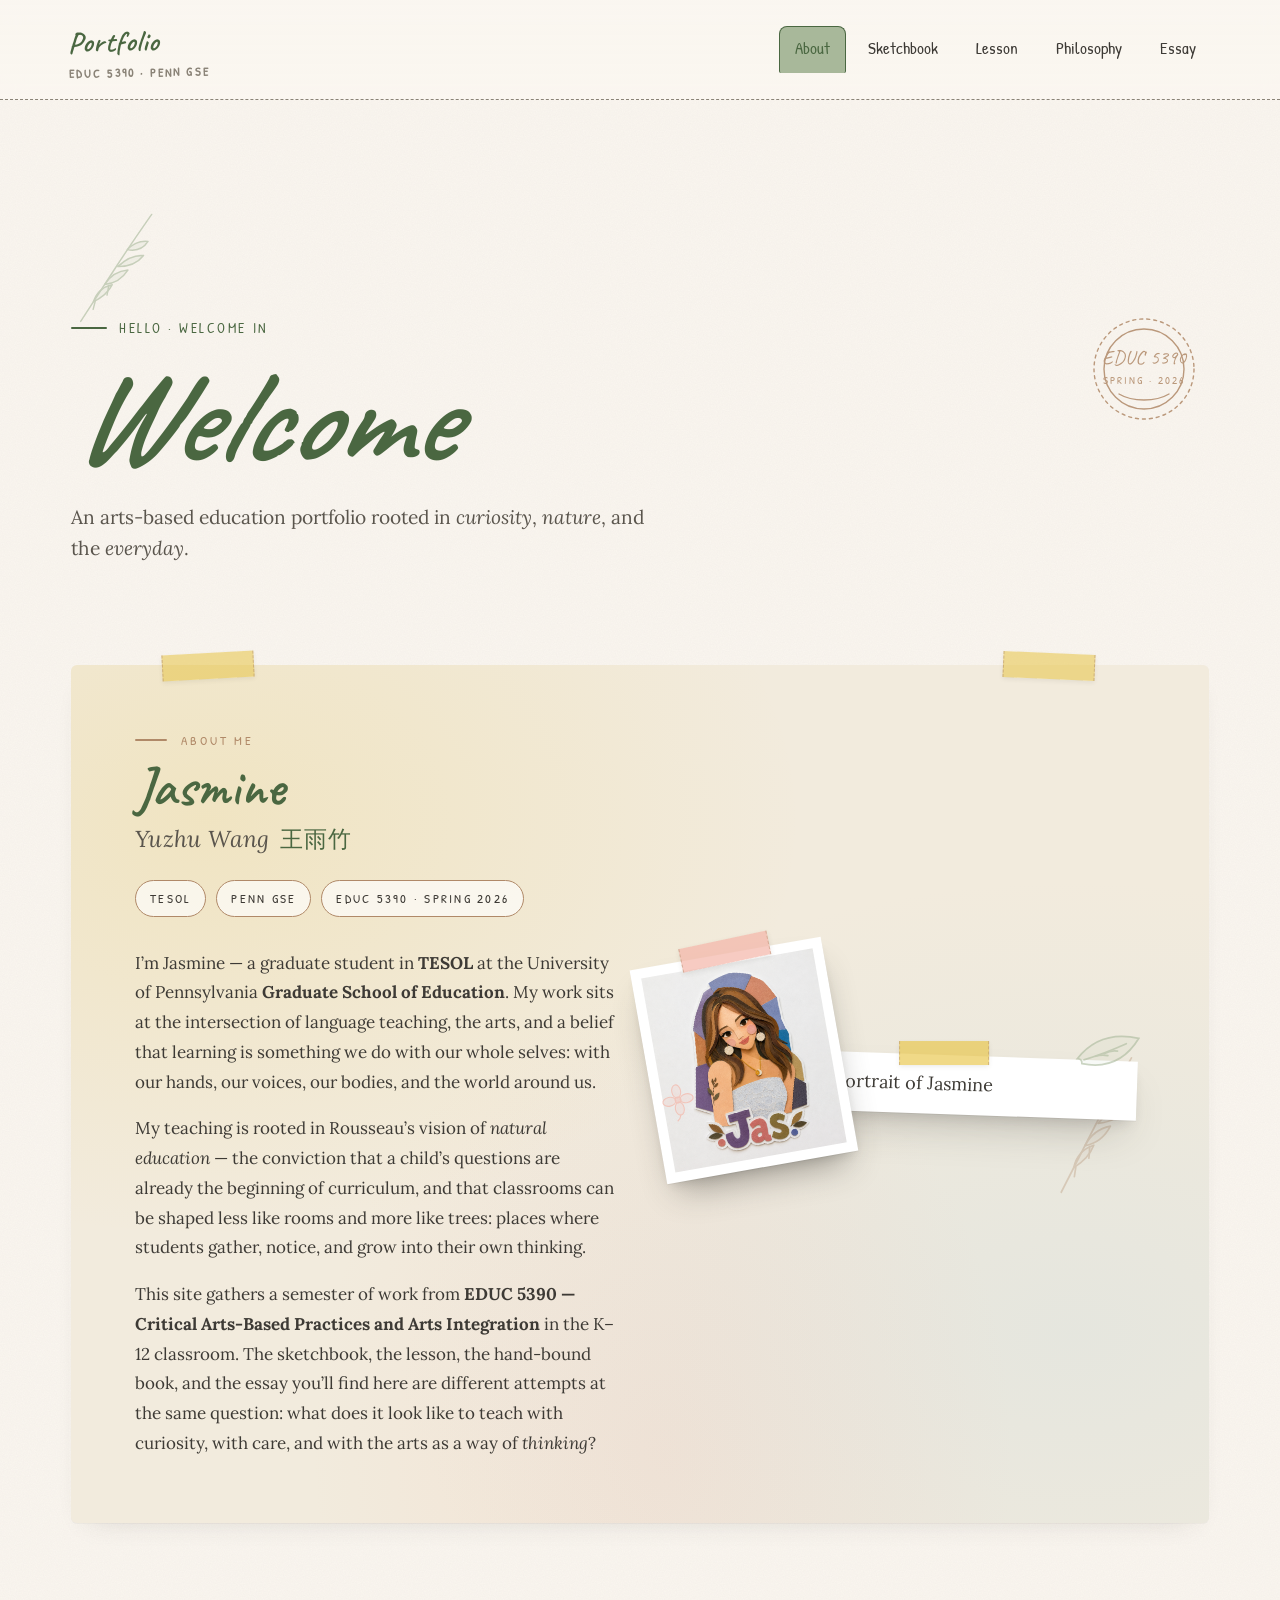
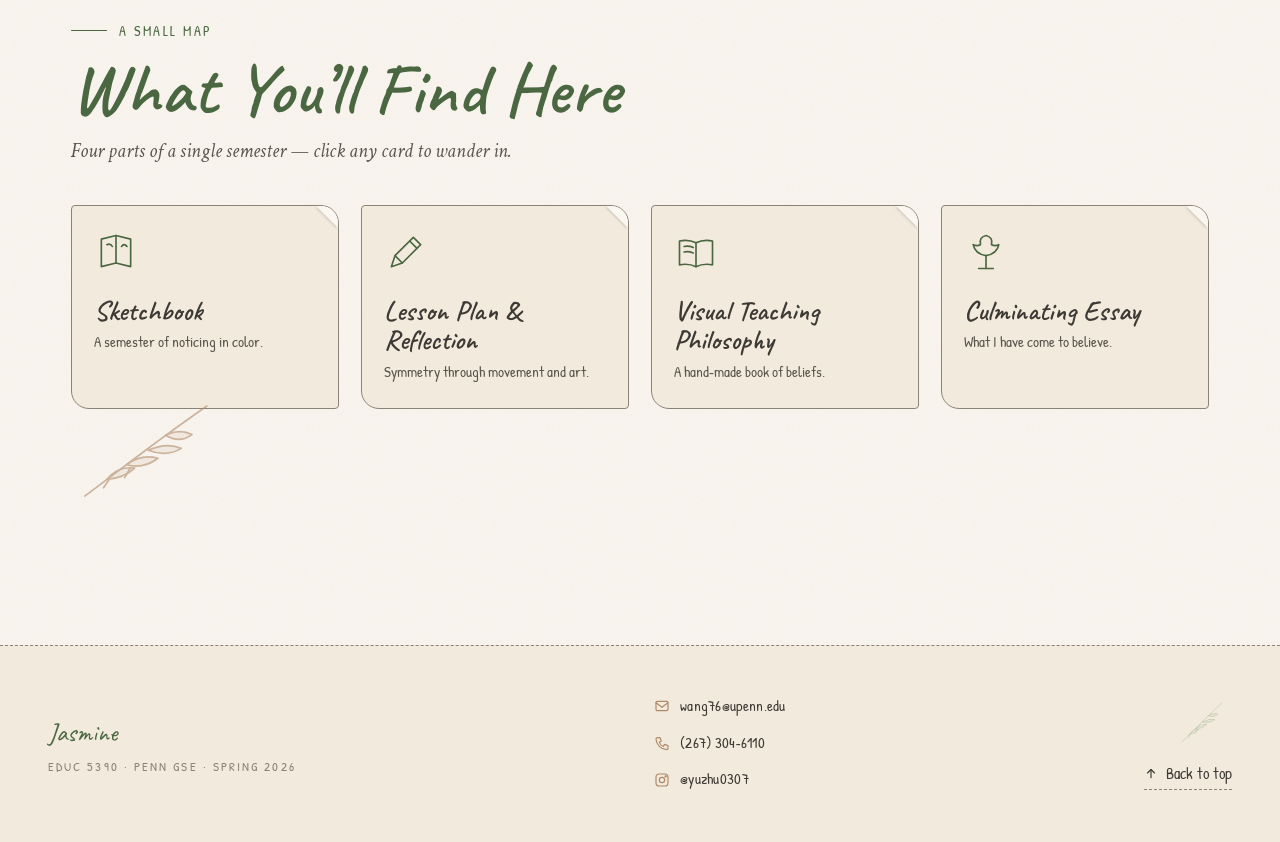
==== commit ada9cfea: "Add contact footer (email, phone, Instagram) on all pages Added a three-link contact column to the f" ====
--- a/index.html
+++ b/index.html
@@ -1409,6 +1409,44 @@
   transition: color .2s, border-color .2s;
 }
 .foot__top:hover { color: var(--forest); border-color: var(--forest); }
+
+.foot__contact {
+  display: flex;
+  flex-direction: column;
+  gap: 10px;
+  font-family: var(--hand);
+  font-size: 14.5px;
+  color: var(--ink-2);
+}
+.foot__link {
+  display: inline-flex;
+  align-items: center;
+  gap: 10px;
+  color: var(--ink);
+  text-decoration: none;
+  border-bottom: 1px dashed transparent;
+  padding-bottom: 1px;
+  transition: color .2s, border-color .2s;
+  letter-spacing: 0.02em;
+}
+.foot__link svg {
+  flex-shrink: 0;
+  color: var(--brown);
+  transition: color .2s, transform .2s;
+}
+.foot__link:hover { color: var(--forest); border-bottom-color: var(--forest); }
+.foot__link:hover svg { color: var(--forest); transform: scale(1.1); }
+.foot__right {
+  display: flex;
+  flex-direction: column;
+  align-items: flex-end;
+  gap: 14px;
+}
+@media (max-width: 720px) {
+  .foot { flex-direction: column; align-items: flex-start; gap: 24px; }
+  .foot__contact { width: 100%; }
+  .foot__right { align-items: flex-start; }
+}
 
 /* ═══ Decorative botanicals ═══ */
 .botanical {
@@ -1666,6 +1704,27 @@
         <path d="M40 90 Q 50 96 65 96 Q 80 96 90 90"/>
       </g>
     </symbol>
+    <!-- Mail -->
+    <symbol id="i-mail" viewBox="0 0 24 24">
+      <g fill="none" stroke="currentColor" stroke-width="1.8" stroke-linecap="round" stroke-linejoin="round">
+        <rect x="3" y="5" width="18" height="14" rx="2"/>
+        <path d="M3 7l9 7 9-7"/>
+      </g>
+    </symbol>
+    <!-- Phone -->
+    <symbol id="i-phone" viewBox="0 0 24 24">
+      <g fill="none" stroke="currentColor" stroke-width="1.8" stroke-linecap="round" stroke-linejoin="round">
+        <path d="M5 4h4l2 5-3 2c1 3 3 5 6 6l2-3 5 2v4a2 2 0 0 1-2 2A17 17 0 0 1 3 6a2 2 0 0 1 2-2z"/>
+      </g>
+    </symbol>
+    <!-- Instagram -->
+    <symbol id="i-instagram" viewBox="0 0 24 24">
+      <g fill="none" stroke="currentColor" stroke-width="1.8" stroke-linecap="round" stroke-linejoin="round">
+        <rect x="3" y="3" width="18" height="18" rx="5"/>
+        <circle cx="12" cy="12" r="4"/>
+        <circle cx="17.5" cy="6.5" r="0.9" fill="currentColor"/>
+      </g>
+    </symbol>
   </defs>
 </svg>
 
@@ -1817,11 +1876,27 @@
     Jasmine
     <small>EDUC 5390 · Penn GSE · Spring 2026</small>
   </div>
-  <svg width="80" height="60" style="color: var(--sage)"><use href="#i-branch"/></svg>
-  <a href="#" class="foot__top" onclick="window.scrollTo({top:0,behavior:'smooth'});event.preventDefault();">
-    <svg width="14" height="14"><use href="#i-up"/></svg>
-    Back to top
-  </a>
+  <div class="foot__contact" aria-label="Contact">
+    <a href="mailto:wang76@upenn.edu" class="foot__link">
+      <svg width="16" height="16" aria-hidden="true"><use href="#i-mail"/></svg>
+      wang76@upenn.edu
+    </a>
+    <a href="tel:+12673046110" class="foot__link">
+      <svg width="16" height="16" aria-hidden="true"><use href="#i-phone"/></svg>
+      (267)&nbsp;304&#8209;6110
+    </a>
+    <a href="https://instagram.com/yuzhu0307" target="_blank" rel="noopener" class="foot__link">
+      <svg width="16" height="16" aria-hidden="true"><use href="#i-instagram"/></svg>
+      @yuzhu0307
+    </a>
+  </div>
+  <div class="foot__right">
+    <svg width="60" height="48" style="color: var(--sage); opacity: 0.7;"><use href="#i-branch"/></svg>
+    <a href="#" class="foot__top" onclick="window.scrollTo({top:0,behavior:'smooth'});event.preventDefault();">
+      <svg width="14" height="14"><use href="#i-up"/></svg>
+      Back to top
+    </a>
+  </div>
 </footer>
 
 <!-- ═══════════════════════════════════════════════════════════════
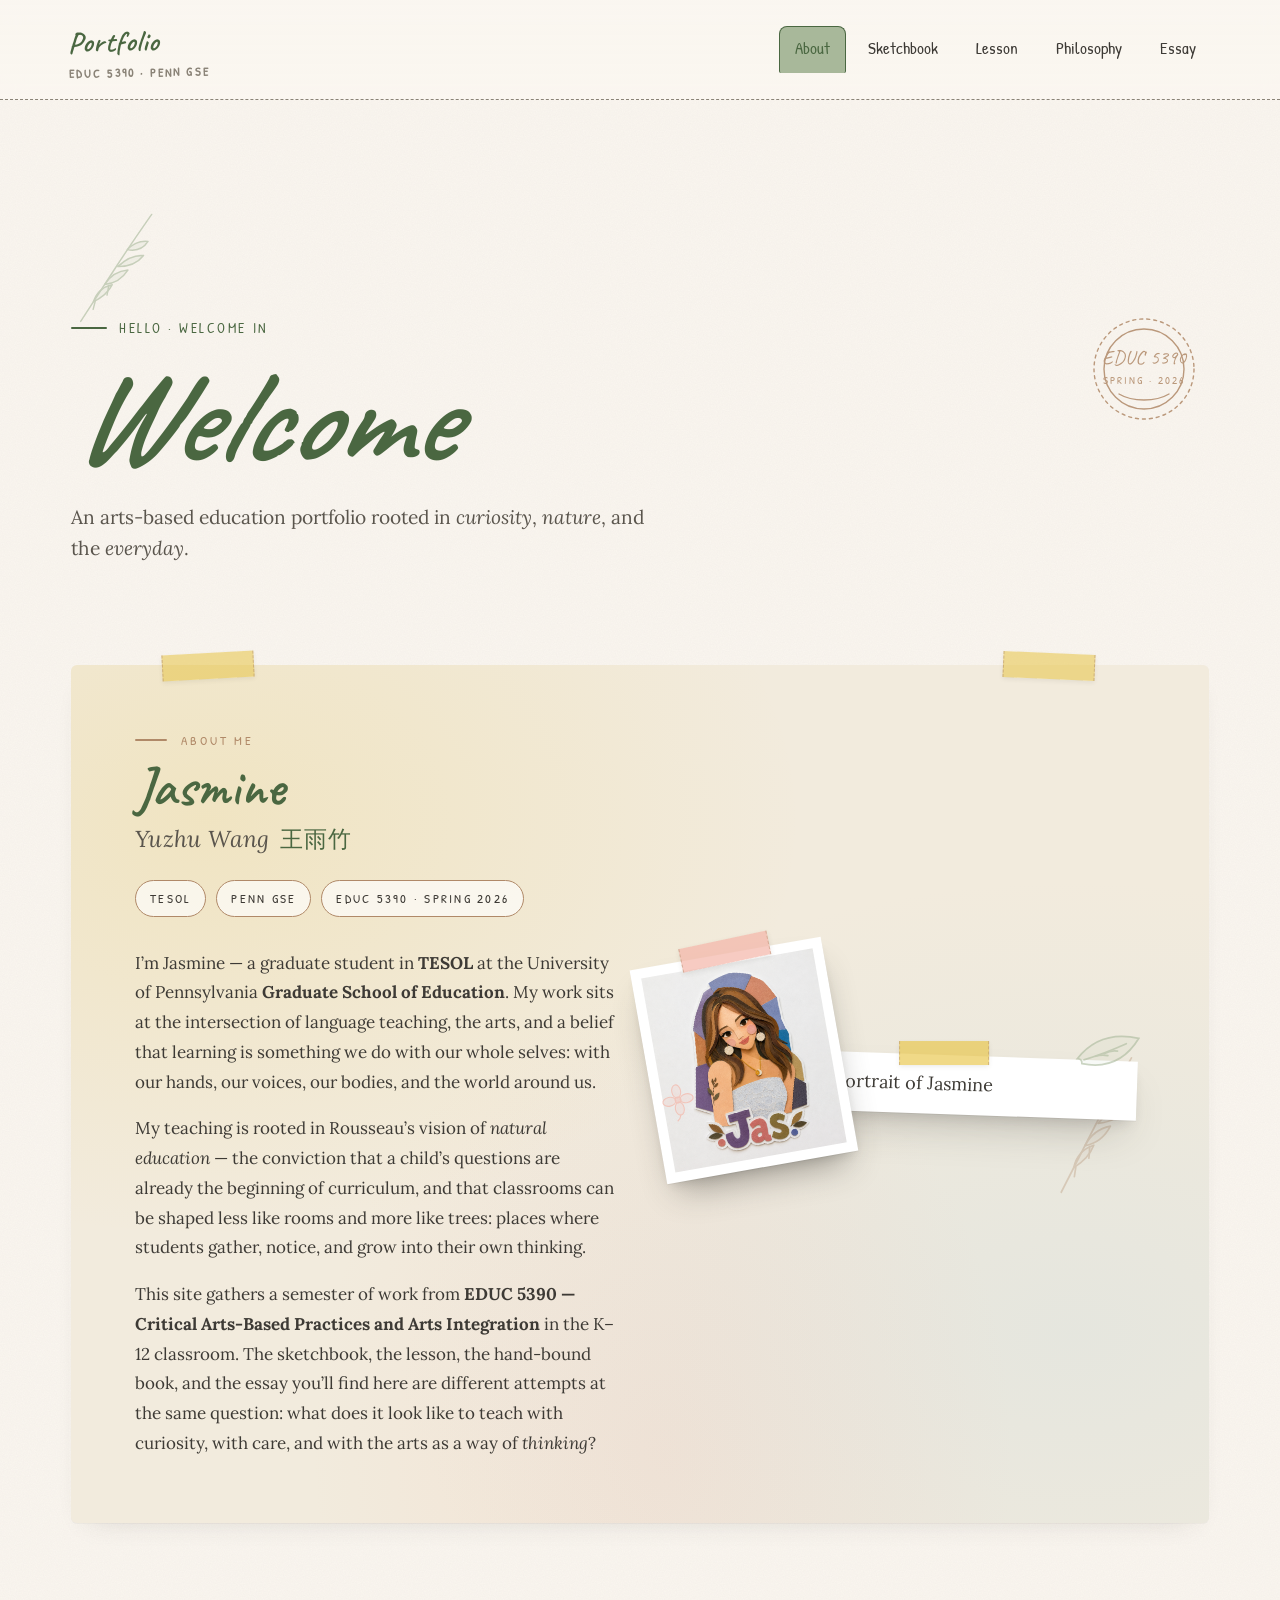
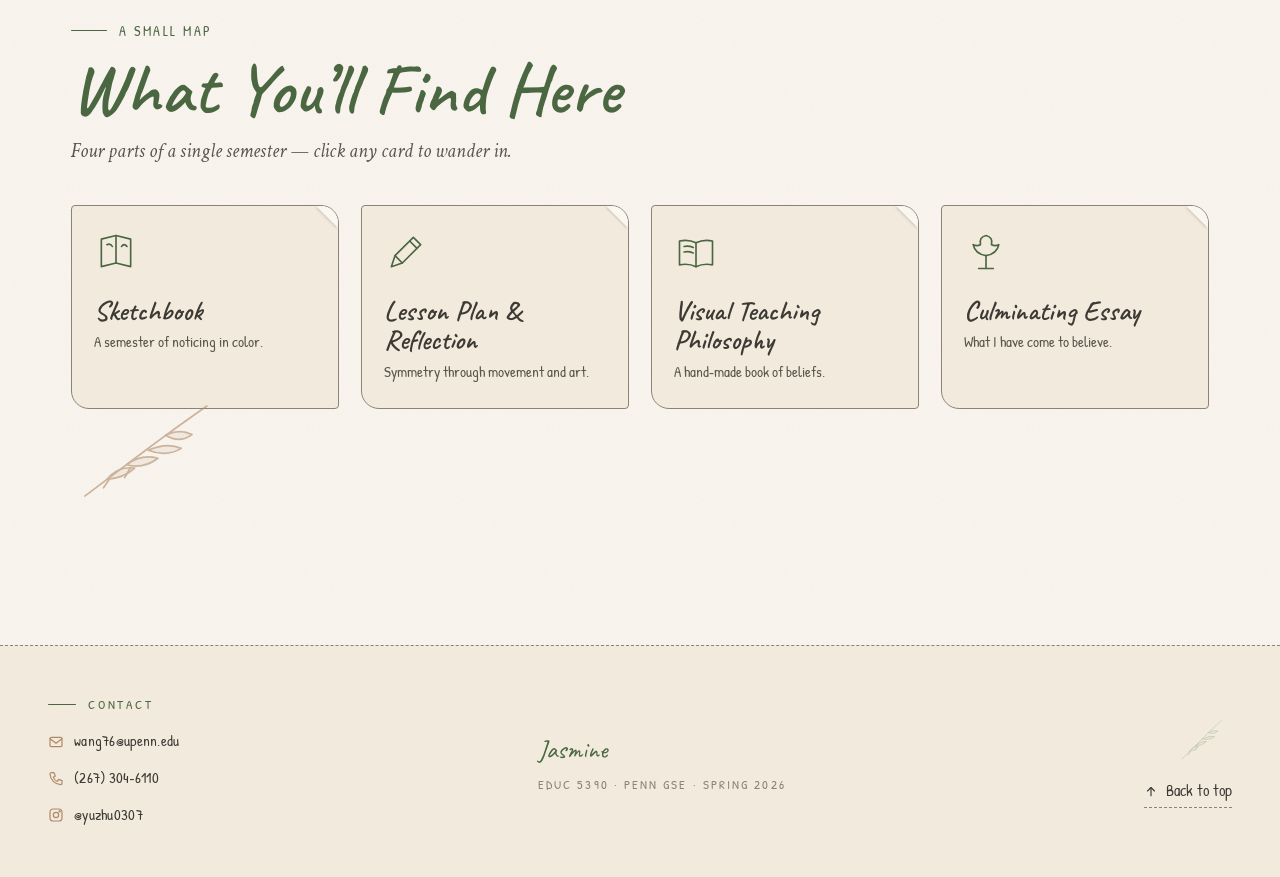
==== commit 64bfc60f: "Move contact column to left of footer, add Contact heading Reordered footer flex children so the con" ====
--- a/index.html
+++ b/index.html
@@ -1417,6 +1417,25 @@
   font-family: var(--hand);
   font-size: 14.5px;
   color: var(--ink-2);
+}
+.foot__contact-title {
+  font-family: var(--hand);
+  font-size: 12.5px;
+  letter-spacing: 0.22em;
+  text-transform: uppercase;
+  color: var(--forest);
+  margin: 0 0 4px;
+  display: flex;
+  align-items: center;
+  gap: 12px;
+}
+.foot__contact-title::before {
+  content: "";
+  width: 28px;
+  height: 1.5px;
+  background: var(--forest);
+  border-radius: 1px;
+  display: inline-block;
 }
 .foot__link {
   display: inline-flex;
@@ -1872,11 +1891,8 @@
      FOOTER
      ═══════════════════════════════════════════════════════════════ -->
 <footer class="foot">
-  <div class="foot__brand">
-    Jasmine
-    <small>EDUC 5390 · Penn GSE · Spring 2026</small>
-  </div>
-  <div class="foot__contact" aria-label="Contact">
+  <div class="foot__contact" aria-labelledby="foot-contact-title">
+    <p class="foot__contact-title" id="foot-contact-title">Contact</p>
     <a href="mailto:wang76@upenn.edu" class="foot__link">
       <svg width="16" height="16" aria-hidden="true"><use href="#i-mail"/></svg>
       wang76@upenn.edu
@@ -1889,6 +1905,10 @@
       <svg width="16" height="16" aria-hidden="true"><use href="#i-instagram"/></svg>
       @yuzhu0307
     </a>
+  </div>
+  <div class="foot__brand">
+    Jasmine
+    <small>EDUC 5390 · Penn GSE · Spring 2026</small>
   </div>
   <div class="foot__right">
     <svg width="60" height="48" style="color: var(--sage); opacity: 0.7;"><use href="#i-branch"/></svg>
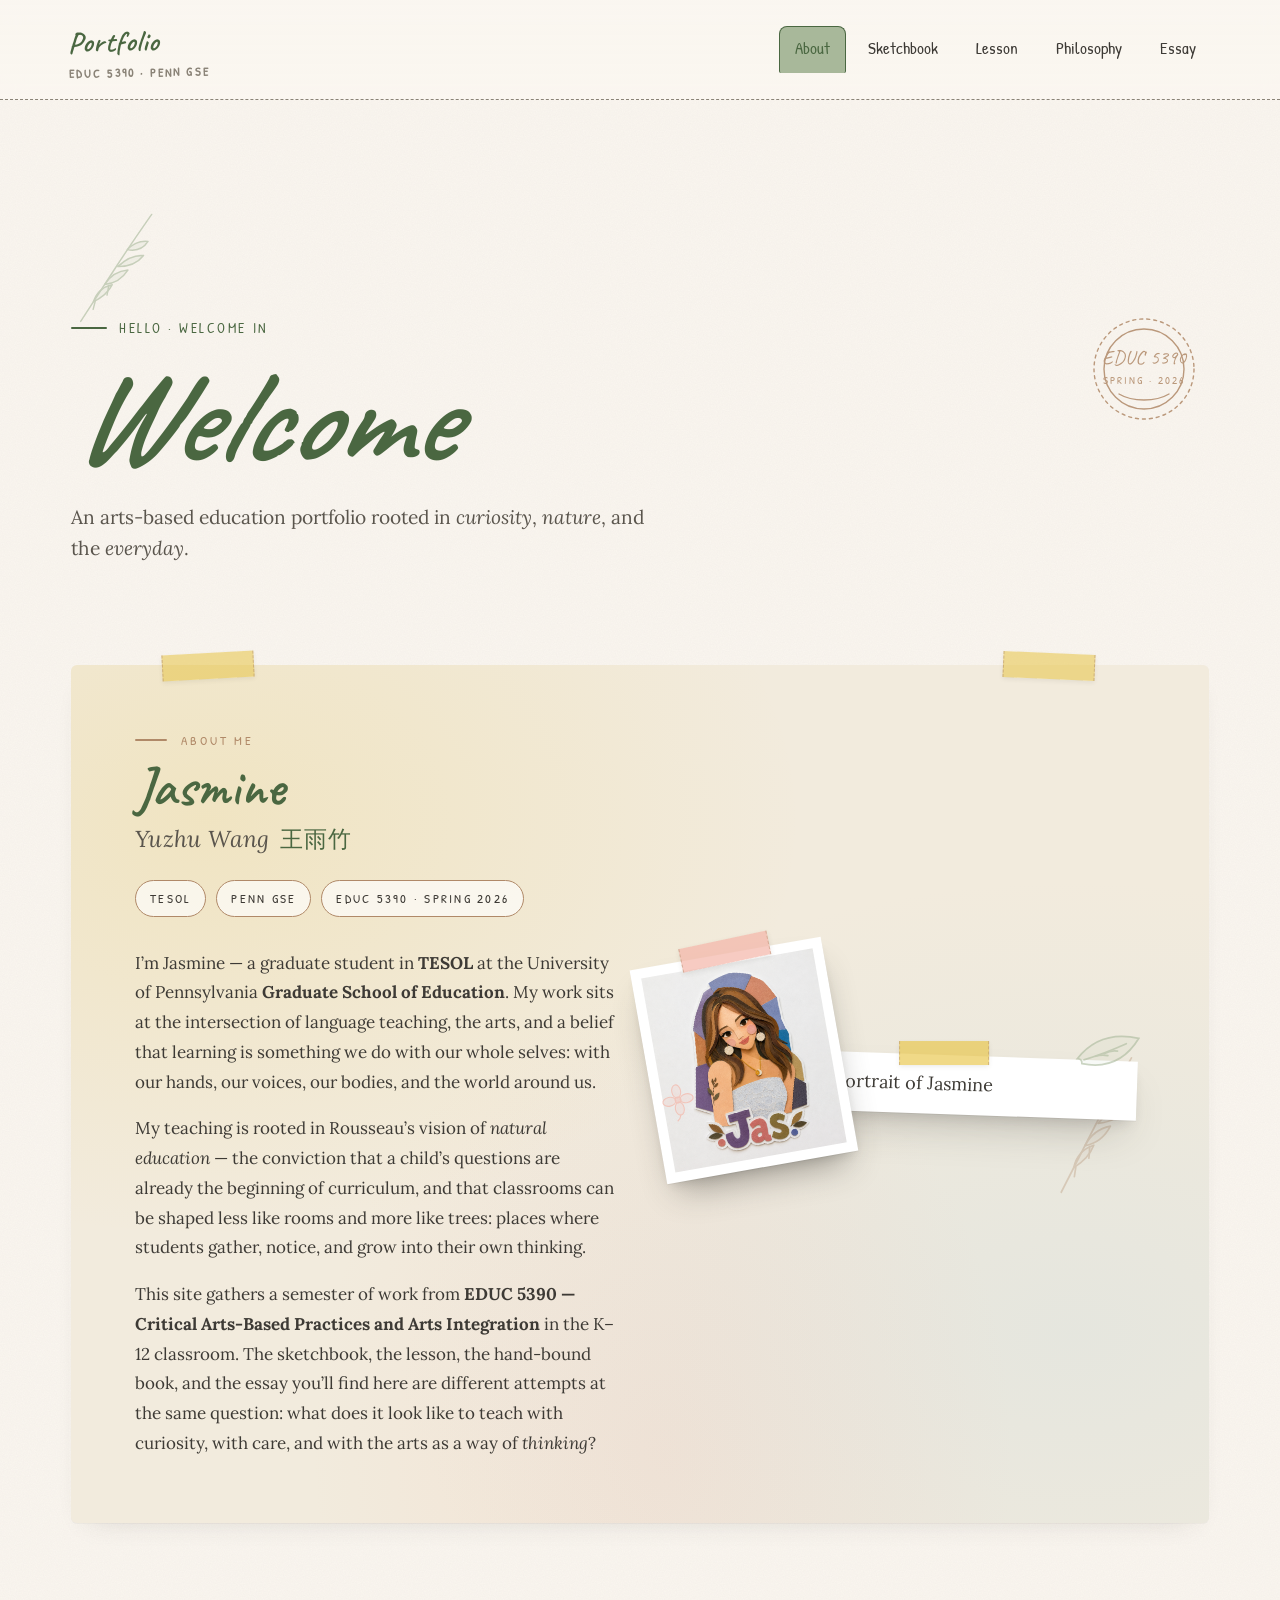
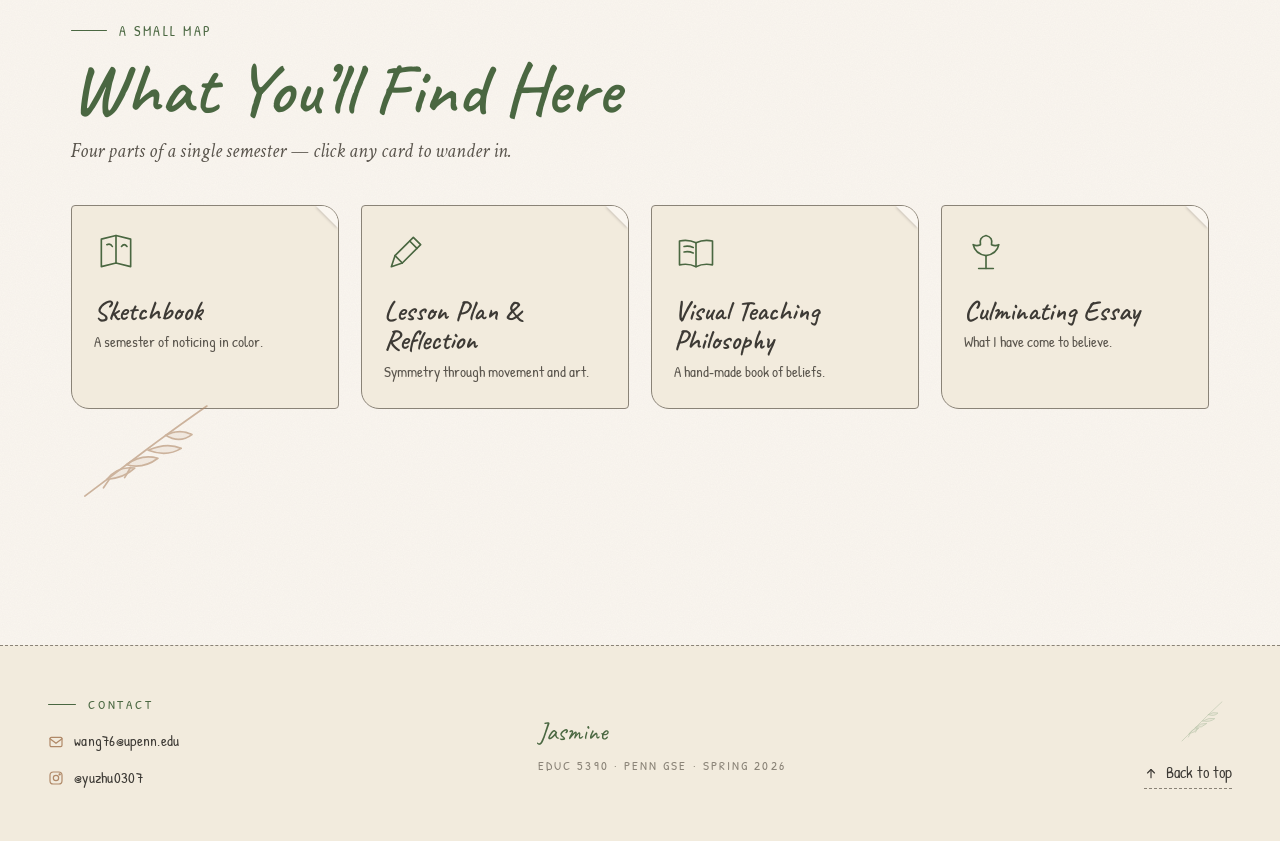
==== commit 55698cef: "Remove phone number from footer (privacy)" ====
--- a/index.html
+++ b/index.html
@@ -1897,10 +1897,6 @@
       <svg width="16" height="16" aria-hidden="true"><use href="#i-mail"/></svg>
       wang76@upenn.edu
     </a>
-    <a href="tel:+12673046110" class="foot__link">
-      <svg width="16" height="16" aria-hidden="true"><use href="#i-phone"/></svg>
-      (267)&nbsp;304&#8209;6110
-    </a>
     <a href="https://instagram.com/yuzhu0307" target="_blank" rel="noopener" class="foot__link">
       <svg width="16" height="16" aria-hidden="true"><use href="#i-instagram"/></svg>
       @yuzhu0307
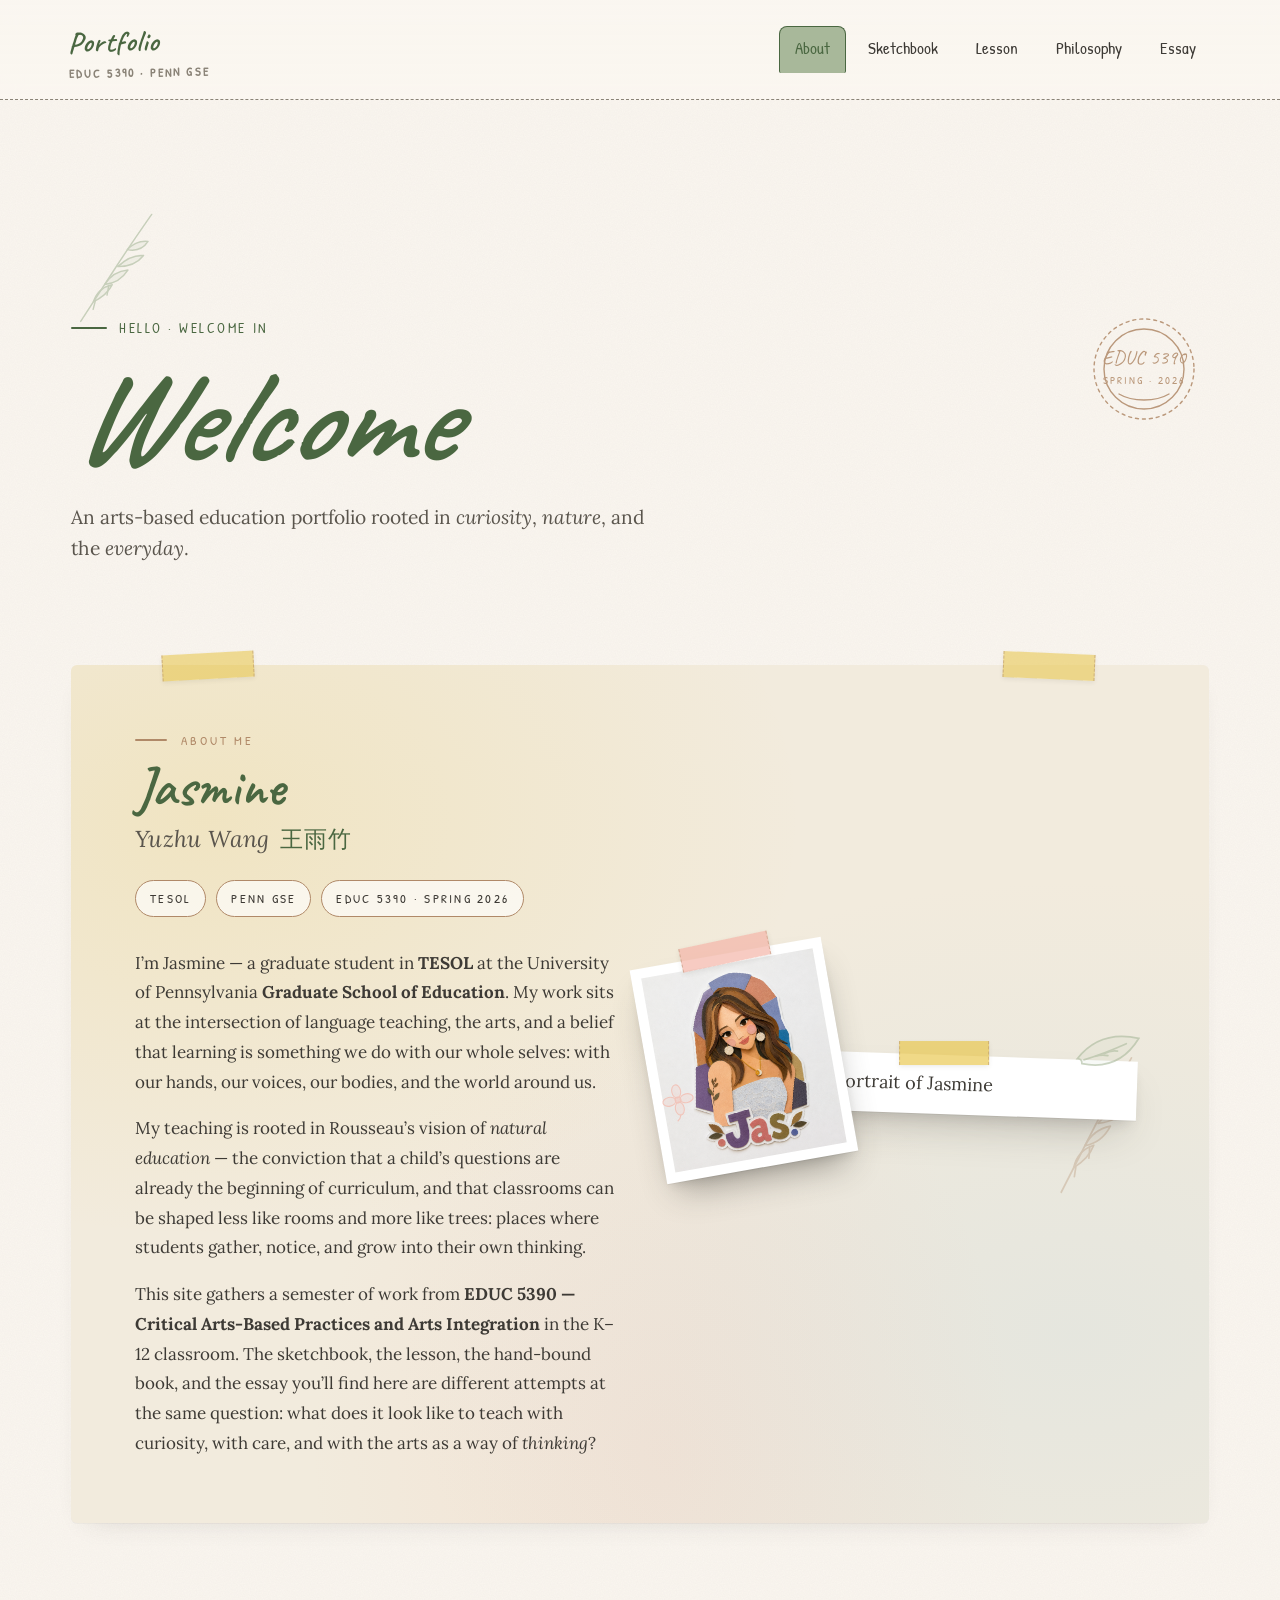
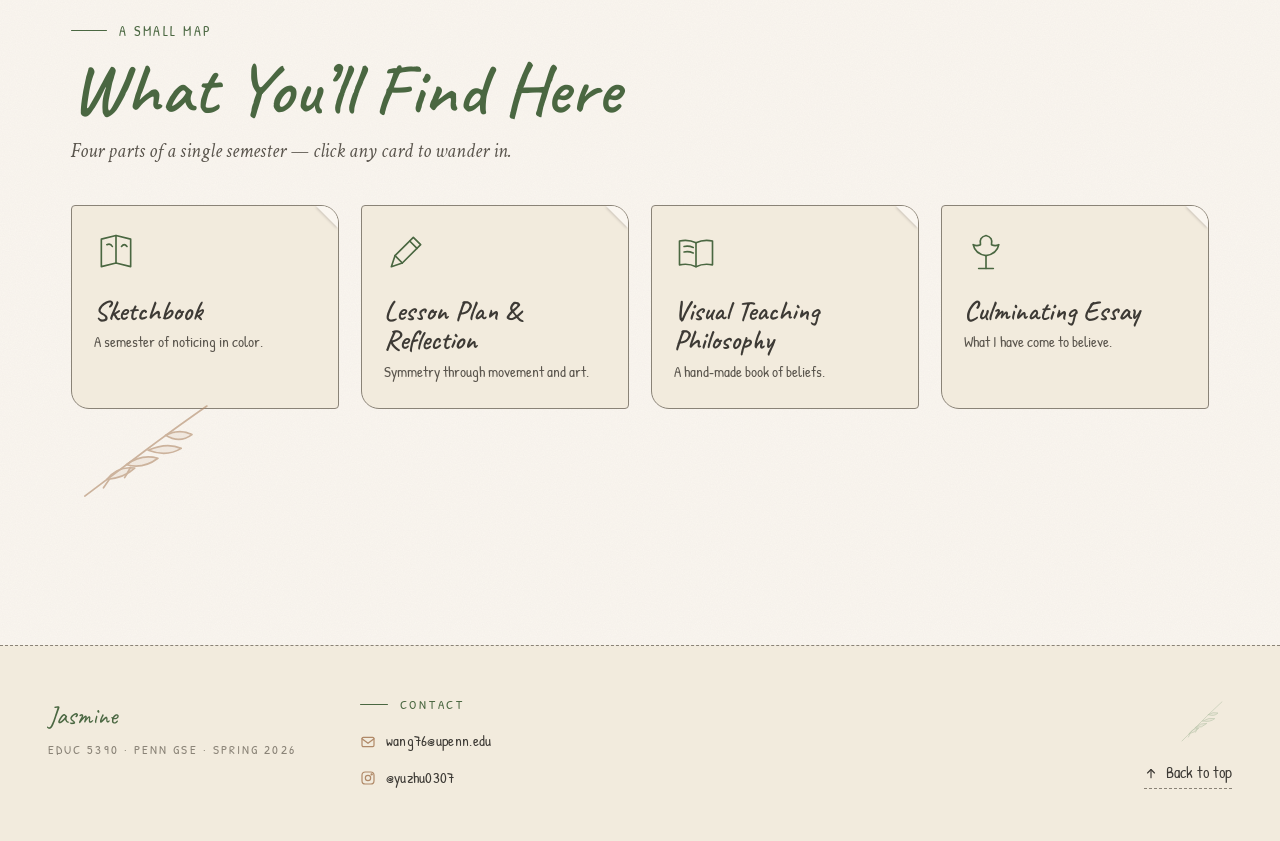
==== commit d0b9b6ef: "Put Contact column right next to Jasmine on the left side of footer" ====
--- a/index.html
+++ b/index.html
@@ -1410,6 +1410,12 @@
 }
 .foot__top:hover { color: var(--forest); border-color: var(--forest); }
 
+.foot__left {
+  display: flex;
+  align-items: flex-start;
+  gap: clamp(32px, 5vw, 72px);
+  flex-wrap: wrap;
+}
 .foot__contact {
   display: flex;
   flex-direction: column;
@@ -1891,20 +1897,22 @@
      FOOTER
      ═══════════════════════════════════════════════════════════════ -->
 <footer class="foot">
-  <div class="foot__contact" aria-labelledby="foot-contact-title">
-    <p class="foot__contact-title" id="foot-contact-title">Contact</p>
-    <a href="mailto:wang76@upenn.edu" class="foot__link">
-      <svg width="16" height="16" aria-hidden="true"><use href="#i-mail"/></svg>
-      wang76@upenn.edu
-    </a>
-    <a href="https://instagram.com/yuzhu0307" target="_blank" rel="noopener" class="foot__link">
-      <svg width="16" height="16" aria-hidden="true"><use href="#i-instagram"/></svg>
-      @yuzhu0307
-    </a>
-  </div>
-  <div class="foot__brand">
-    Jasmine
-    <small>EDUC 5390 · Penn GSE · Spring 2026</small>
+  <div class="foot__left">
+    <div class="foot__brand">
+      Jasmine
+      <small>EDUC 5390 · Penn GSE · Spring 2026</small>
+    </div>
+    <div class="foot__contact" aria-labelledby="foot-contact-title">
+      <p class="foot__contact-title" id="foot-contact-title">Contact</p>
+      <a href="mailto:wang76@upenn.edu" class="foot__link">
+        <svg width="16" height="16" aria-hidden="true"><use href="#i-mail"/></svg>
+        wang76@upenn.edu
+      </a>
+      <a href="https://instagram.com/yuzhu0307" target="_blank" rel="noopener" class="foot__link">
+        <svg width="16" height="16" aria-hidden="true"><use href="#i-instagram"/></svg>
+        @yuzhu0307
+      </a>
+    </div>
   </div>
   <div class="foot__right">
     <svg width="60" height="48" style="color: var(--sage); opacity: 0.7;"><use href="#i-branch"/></svg>
